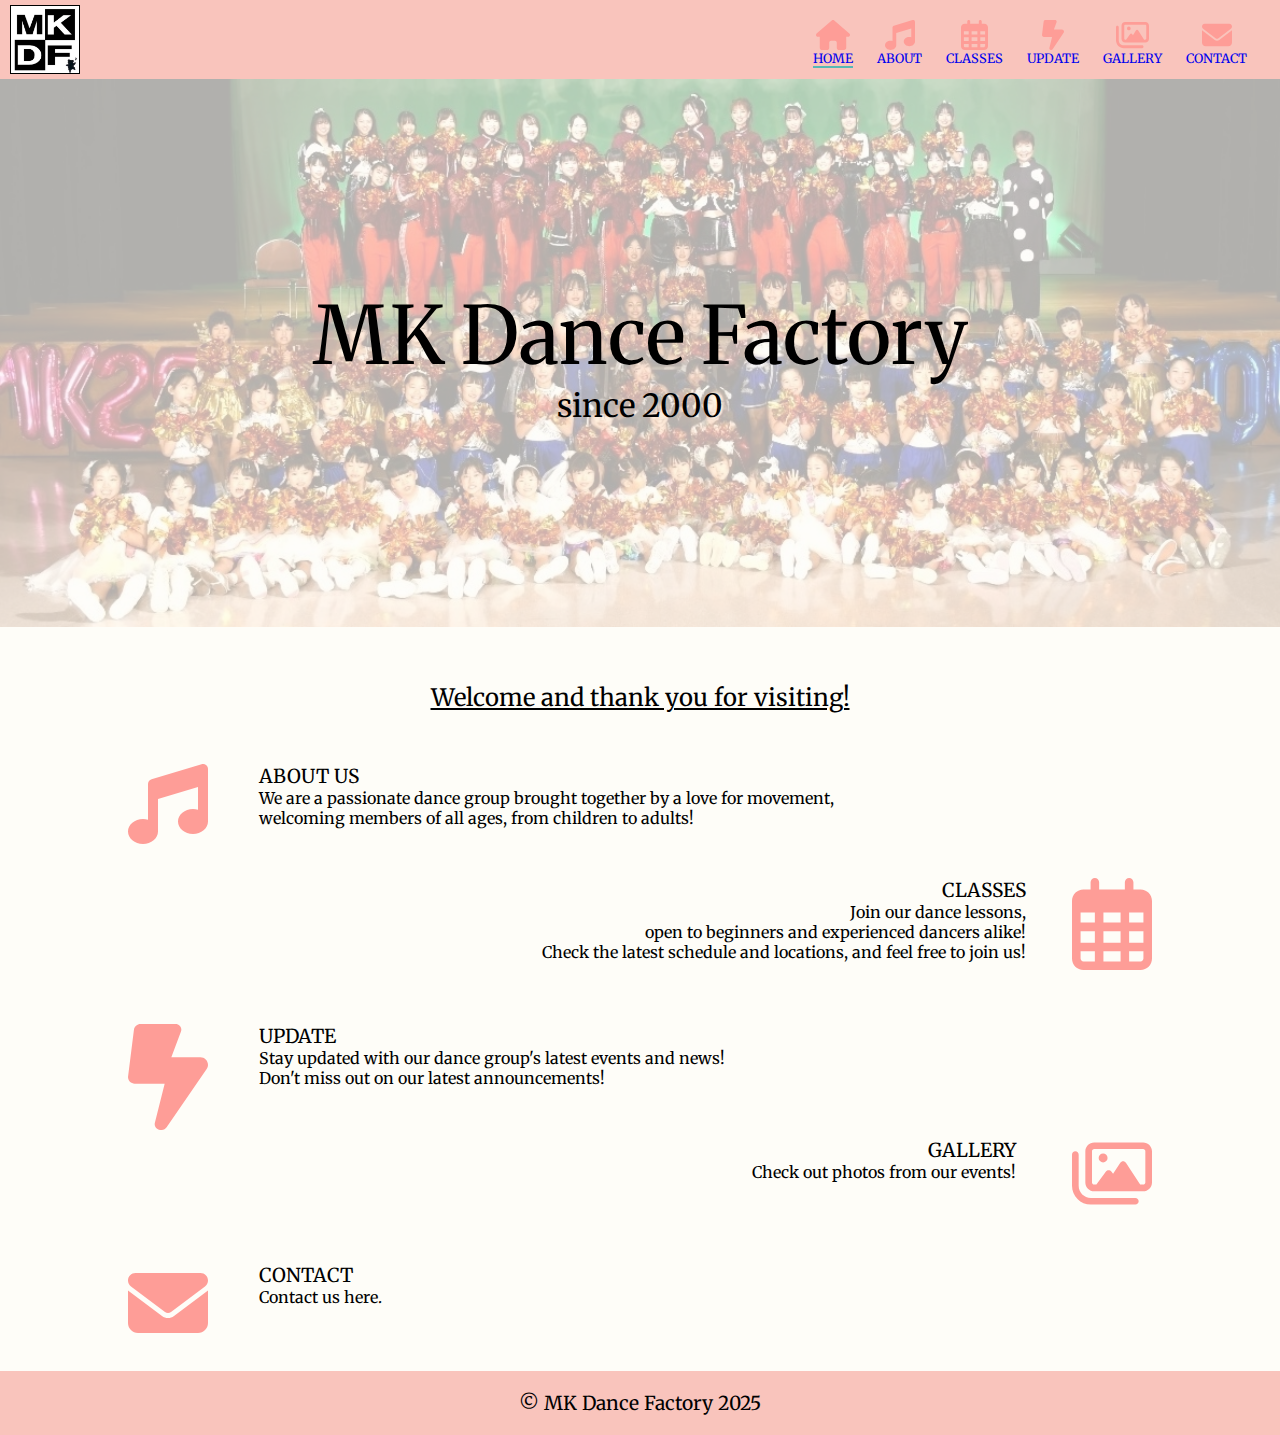
==== index.html @ 1a3b080b "nav modified/ current page added" ====
<!DOCTYPE html>
<html lang="en">
<head>
  <meta charset="UTF-8">
  <meta name="viewport" content="width=device-width, initial-scale=1.0">
  <link rel="stylesheet" href="./main.css">
  <link rel="preconnect" href="https://fonts.googleapis.com">
  <link rel="preconnect" href="https://fonts.gstatic.com" crossorigin>
  <link href="https://fonts.googleapis.com/css2?family=Merriweather:ital,wght@0,300;0,400;0,700;0,900;1,300;1,400;1,700;1,900&display=swap" rel="stylesheet">
  <title>MKDF</title>
</head>

<body>
  <nav aria-label="primary" class="prinav">
    <a href="#" style="display: inline-block;">
      <img src="./assets/logo/mk_logo.jpg" id="mklogo">
    </a>
    <span class="navspacer"></span>
    <div class="navcontent">
      <div id="currentpage">
        <a href="#"><img src="./assets/icon/home.svg">HOME</a>
      </div>
      <div>
        <a href="./pages/about.html"><img src="./assets/icon/about.svg">ABOUT</a>
      </div>
      <div>
        <a href="./pages/class.html"><img src="./assets/icon/classes.svg">CLASSES</a>
      </div>
      <div>
        <a href="./pages/update.html"><img src="./assets/icon/update.svg">UPDATE</a>
      </div>
      <div>
        <a href="./pages/gallery.html"><img src="./assets/icon/gallery.svg">GALLERY</a>      
      </div>
      <div>
        <a href="./pages/contact.html"><img src="./assets/icon/contact.svg">CONTACT</a>
      </div>
    </div>
  </nav>

  <header>
    <img src="./assets/all.jpg" class="headphoto">
    <div class="header">
      <h1>MK Dance Factory</h1>
      <h2>since 2000</h2>
    </div>
  </header>

  <main>
    <div class="welcome">
      <p>Welcome and thank you for visiting!</p>
    </div>

    <nav aria-label="secondary">
      <div>
        <a href="./pages/about.html" id="lefticon">
          <img src="./assets/icon/about.svg">
        </a>
        <div>
          <h2>ABOUT US</h2>
          <p>
            We are a passionate dance group brought together by a love for movement,
            <br>welcoming members of all ages, from children to adults!
          </p>
        </div>
      </div>

      <div class="class">
        <div class="left">
          <h2>
            CLASSES
          </h2>
          <p>
            Join our dance lessons, 
            <br>open to beginners and experienced dancers alike!
            <br>Check the latest schedule and locations, and feel free to join us!
          </p>
        </div>
        <a href="./pages/class.html" id="righticon">
          <img src="./assets/icon/classes.svg">
        </a>
      </div>

      <div>
        <a href="./pages/update.html" id="lefticon">
          <img src="./assets/icon/update.svg">
        </a>
        <div>        
          <h2>UPDATE</h2>
          <p>
            Stay updated with our dance group&apos;s latest events and news!
            <br>Don&apos;t miss out on our latest announcements!
          </p>
        </div>
      </div>

      <div class="gallery">
        <div class="left">
          <h2>GALLERY</h2>
          <p>
            Check out photos from our events!
          </p>
        </div>
        <a href="./pages/gallery.html" id="righticon">
          <img src="./assets/icon/gallery.svg">
        </a>
      </div>

      <div>
        <a href="./pages/contact.html" id="lefticon">
          <img src="./assets/icon/contact.svg">
        </a>
        <div>
          <h2>CONTACT</h2>
          <p>
            Contact us here.
          </p>
        </div>
      </div>
    </nav>
  </main>
  <footer>
    <p>
      &copy; MK Dance Factory 2025</a>
    </p>
  </footer>
</body>
</html>
---- main.css ----
* {
  box-sizing: border-box;
  margin: 0;
  padding: 0;
  text-decoration: none;
  list-style: none;
  font-family: "Merriweather", serif;
  font-weight: 400;
  font-style: normal;
}

body {
  background-color: #fefdf8;
}

.prinav {
  background-color: #f9c4bc;
}

#mklogo {
  display: inline-block;
  vertical-align: middle;
  margin: 5px;
  margin-left: 10px;
  width: 70px;
  border: 1px solid black;
}

#currentpage {
  border-bottom: 2px solid #54b9b5;
}

.prinav {
  display: inline-block;
  vertical-align: top;
  margin-right: 15px;
  width: 100%;
}

.navcontent{
  display: inline-block;
  vertical-align: top;
  margin-top: 20px;
}

.prinav div div {
  display: inline-block;
  font-size: 0.8em;
  margin-left: 20px;
}

.prinav div div img {
  display: block;
  height: 30px;
  margin: 0 auto;
}

.prinav div div:hover {
  opacity: 0.7;
}

.navspacer {
  display: inline-block;
  /* Parent width - Logo width - Menu <ul> width */
  width: calc(100% - 100px - 480px);
}

header {
  display: inline-block;
  position: relative;
  text-align: center;
  vertical-align: top;
  width: 100%;
}

.headphoto {
  width: 100%;
  opacity: 0.3;
  text-align: center;
}

.header {
  position: absolute;
  top: 50%; /* 親要素のtop/leftから50％ */
  left: 50%;
  transform: translate(-50%,-50%);  /*センター寄せの修正*/
  width: 100%;
  text-align: center;
}

.header h1 {
  font-size: 5em;
}

.header h2 {
  font-size: 2em;
}

main {
  margin-left: 10%;
  margin-right: 10%;
}

.welcome {
  margin: 5%;
  text-align: center;
  font-size: x-large;
  font-weight: bold 700;
  text-decoration: underline;
}

main nav {
  margin-top: 50px;
  min-width: 730px;
}

main nav div {
  margin-bottom: 50px;
  vertical-align: middle;
}

main nav div img {
  width: 80px;
}

h2 {
  font-size: larger;
}

#lefticon {
  margin-right: 5%;
  float: left;
}

#righticon {
  margin-left: 5%;
}

#lefticon:hover, #righticon:hover {
  opacity: 0.7;
}

.left {
  float: left;
}

.class {
  text-align: right;
  /* Parent width - class content width - icon width */
  margin-left: calc(100% - 510px - 100px);
}

.gallery {
  text-align: right;
  /* Parent width - gallery content width - icon width */
  margin-left: calc(100% - 300px - 100px);
}

footer {
  padding: 20px;
  margin-top: 5%;
  text-align: center;
  background-color: #f9c4bc;
}

footer p {
  font-size: 1.2em;
}
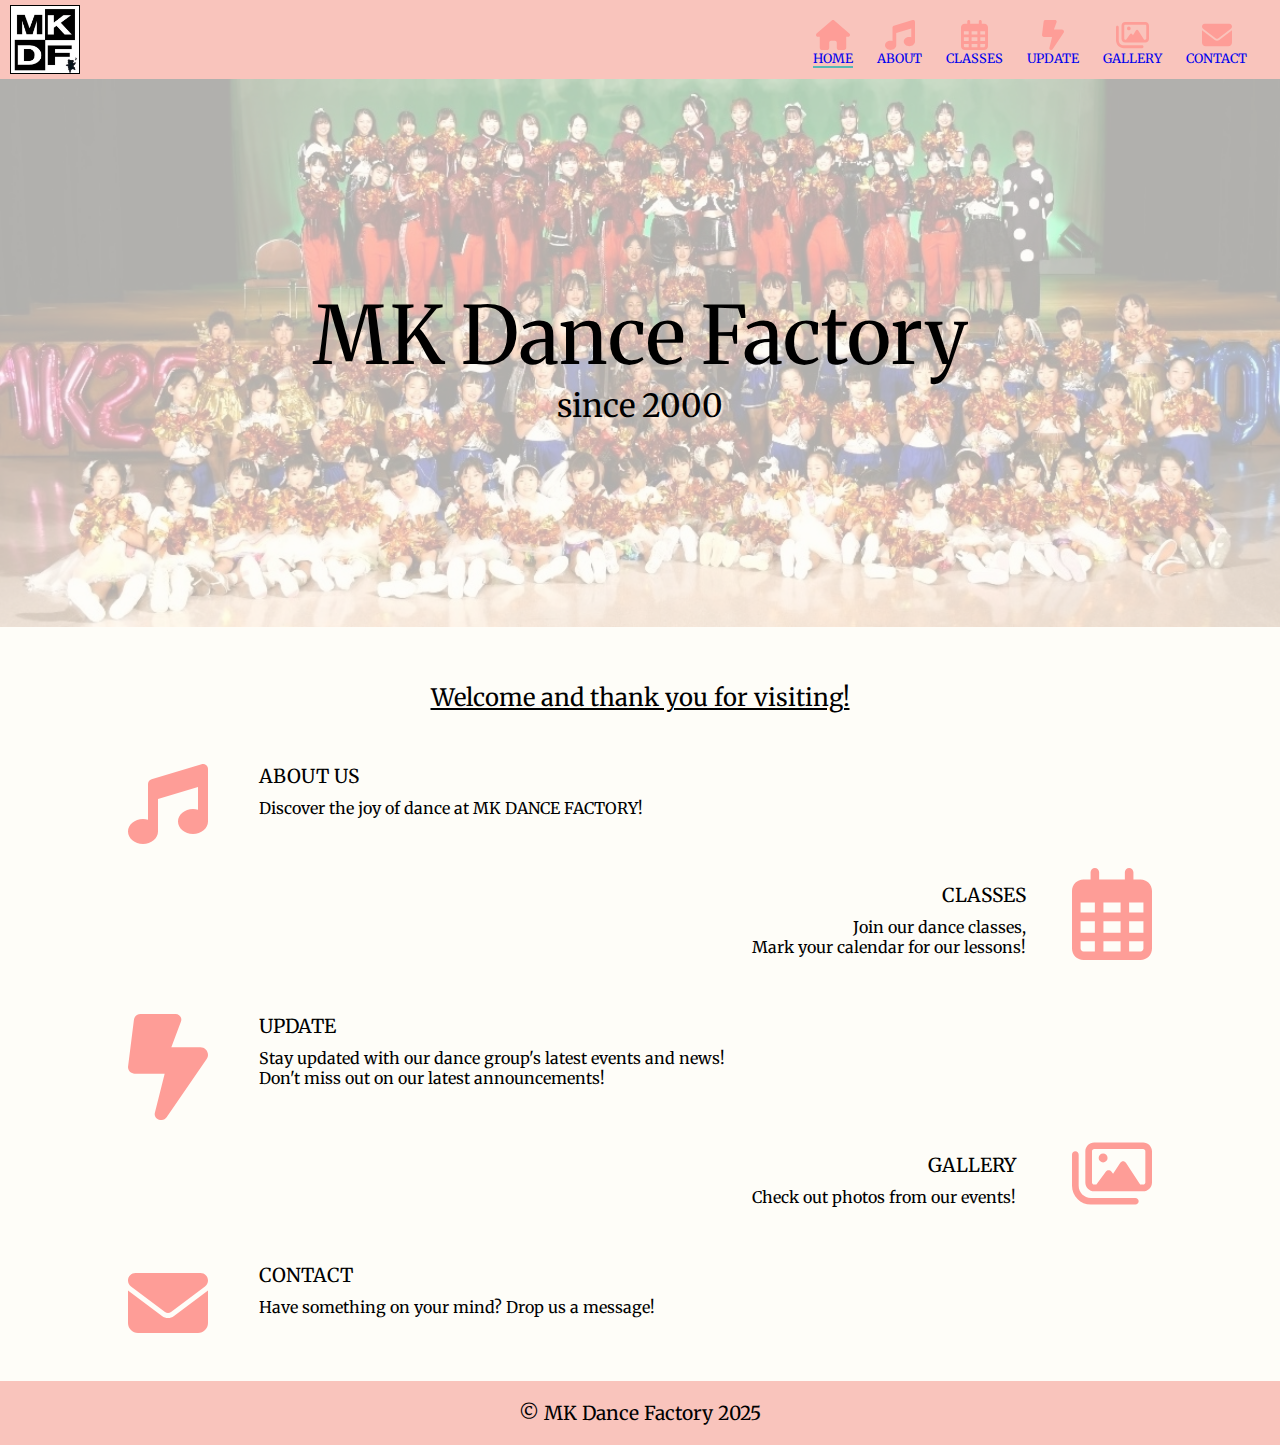
==== commit 47ae8900: "headline modified" ====
--- a/index.html
+++ b/index.html
@@ -59,8 +59,7 @@
         <div>
           <h2>ABOUT US</h2>
           <p>
-            We are a passionate dance group brought together by a love for movement,
-            <br>welcoming members of all ages, from children to adults!
+            Discover the joy of dance at MK DANCE FACTORY!
           </p>
         </div>
       </div>
@@ -71,9 +70,8 @@
             CLASSES
           </h2>
           <p>
-            Join our dance lessons, 
-            <br>open to beginners and experienced dancers alike!
-            <br>Check the latest schedule and locations, and feel free to join us!
+            Join our dance classes, 
+          <br>Mark your calendar for our lessons!
           </p>
         </div>
         <a href="./pages/class.html" id="righticon">
@@ -113,7 +111,7 @@
         <div>
           <h2>CONTACT</h2>
           <p>
-            Contact us here.
+            Have something on your mind? Drop us a message!
           </p>
         </div>
       </div>
--- a/main.css
+++ b/main.css
@@ -116,15 +116,17 @@
 
 main nav div {
   margin-bottom: 50px;
-  vertical-align: middle;
+  /* vertical-align: middle; */
 }
 
 main nav div img {
   width: 80px;
 }
 
-h2 {
+main nav h2 {
   font-size: larger;
+  margin-top: 15px;
+  margin-bottom: 10px;
 }
 
 #lefticon {
@@ -147,7 +149,7 @@
 .class {
   text-align: right;
   /* Parent width - class content width - icon width */
-  margin-left: calc(100% - 510px - 100px);
+  margin-left: calc(100% - 300px - 100px);
 }
 
 .gallery {
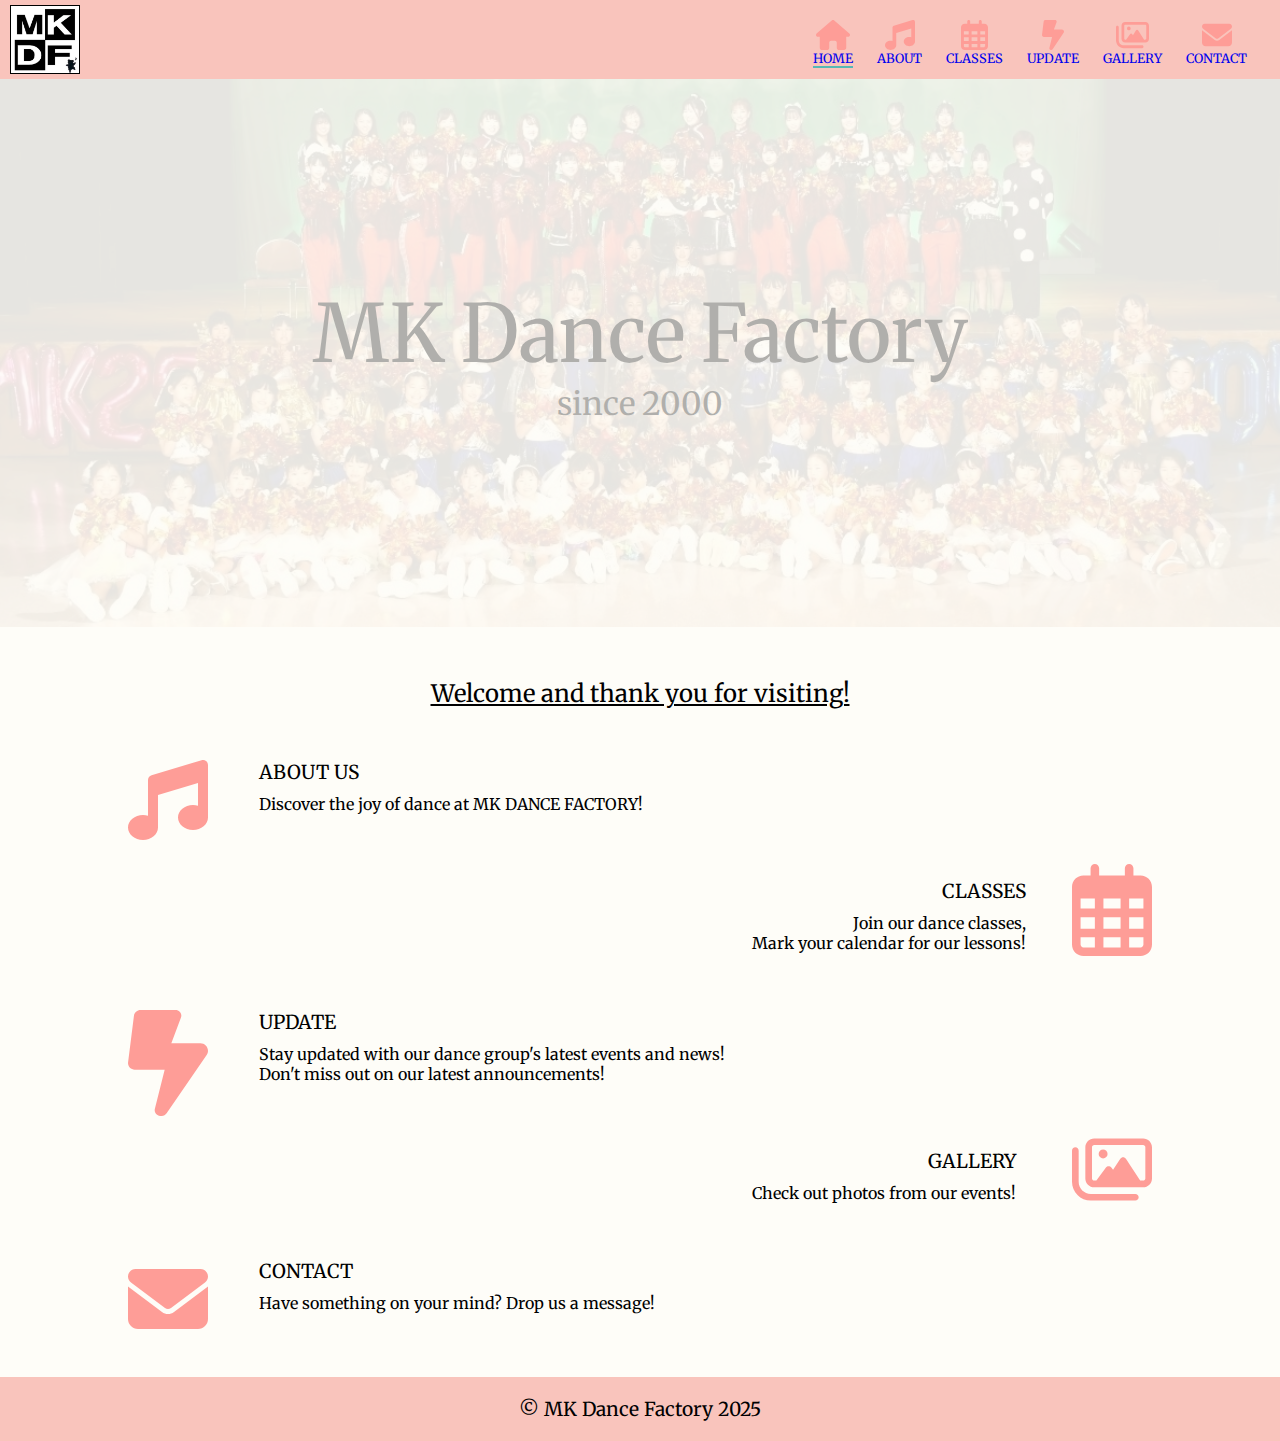
==== commit 2f4d3d0c: "header modified" ====
--- a/index.html
+++ b/index.html
@@ -11,38 +11,39 @@
 </head>
 
 <body>
-  <nav aria-label="primary" class="prinav">
-    <a href="#" style="display: inline-block;">
-      <img src="./assets/logo/mk_logo.jpg" id="mklogo">
-    </a>
-    <span class="navspacer"></span>
-    <div class="navcontent">
-      <div id="currentpage">
-        <a href="#"><img src="./assets/icon/home.svg">HOME</a>
+  <header>
+    <nav aria-label="primary" class="prinav">
+      <a href="#" style="display: inline-block;">
+        <img src="./assets/logo/mk_logo.jpg" id="mklogo">
+      </a>
+      <span class="navspacer"></span>
+      <div class="navcontent">
+        <div id="currentpage">
+          <a href="#"><img src="./assets/icon/home.svg">HOME</a>
+        </div>
+        <div>
+          <a href="./pages/about.html"><img src="./assets/icon/about.svg">ABOUT</a>
+        </div>
+        <div>
+          <a href="./pages/class.html"><img src="./assets/icon/classes.svg">CLASSES</a>
+        </div>
+        <div>
+          <a href="./pages/update.html"><img src="./assets/icon/update.svg">UPDATE</a>
+        </div>
+        <div>
+          <a href="./pages/gallery.html"><img src="./assets/icon/gallery.svg">GALLERY</a>      
+        </div>
+        <div>
+          <a href="./pages/contact.html"><img src="./assets/icon/contact.svg">CONTACT</a>
+        </div>
       </div>
-      <div>
-        <a href="./pages/about.html"><img src="./assets/icon/about.svg">ABOUT</a>
+    </nav>
+    <div class="headphoto">
+      <img src="./assets/all.jpg" class="headphoto">
+      <div class="header">
+        <h1>MK Dance Factory</h1>
+        <h2>since 2000</h2>
       </div>
-      <div>
-        <a href="./pages/class.html"><img src="./assets/icon/classes.svg">CLASSES</a>
-      </div>
-      <div>
-        <a href="./pages/update.html"><img src="./assets/icon/update.svg">UPDATE</a>
-      </div>
-      <div>
-        <a href="./pages/gallery.html"><img src="./assets/icon/gallery.svg">GALLERY</a>      
-      </div>
-      <div>
-        <a href="./pages/contact.html"><img src="./assets/icon/contact.svg">CONTACT</a>
-      </div>
-    </div>
-  </nav>
-
-  <header>
-    <img src="./assets/all.jpg" class="headphoto">
-    <div class="header">
-      <h1>MK Dance Factory</h1>
-      <h2>since 2000</h2>
     </div>
   </header>
 
--- a/main.css
+++ b/main.css
@@ -65,7 +65,7 @@
   width: calc(100% - 100px - 480px);
 }
 
-header {
+.headphoto {
   display: inline-block;
   position: relative;
   text-align: center;
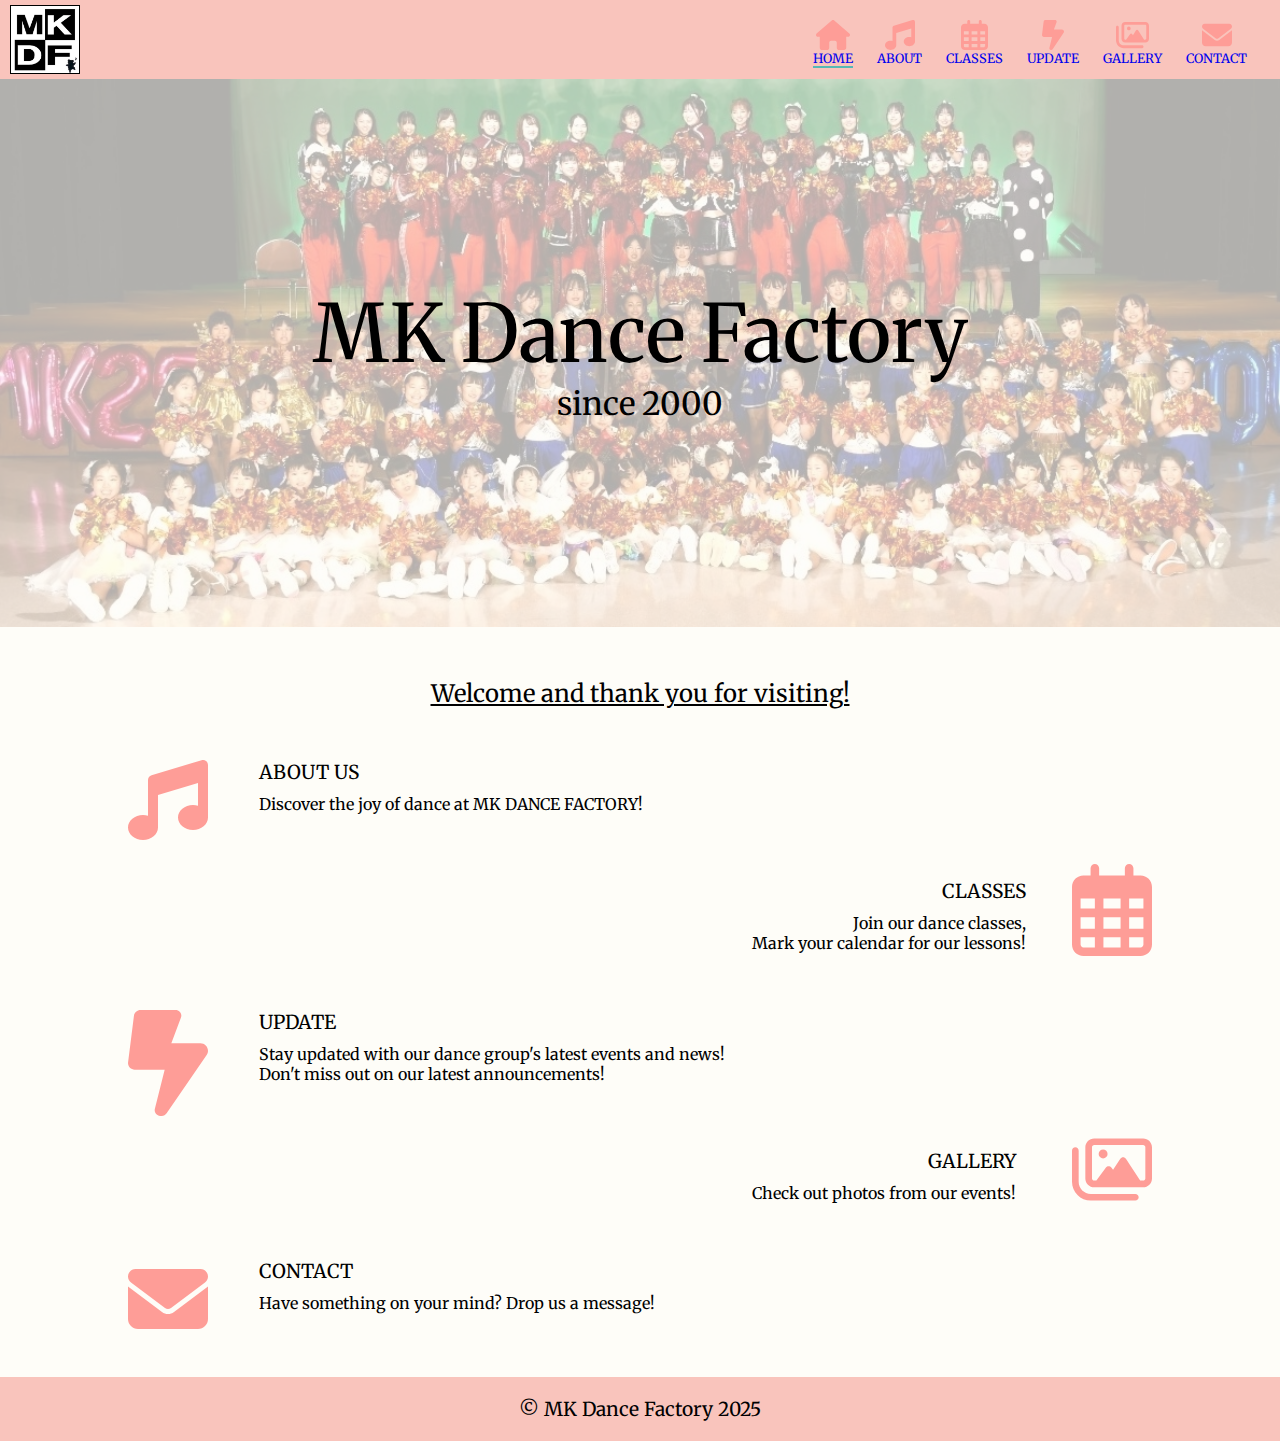
==== commit 133ac8bb: "comments added" ====
--- a/index.html
+++ b/index.html
@@ -7,13 +7,19 @@
   <link rel="preconnect" href="https://fonts.googleapis.com">
   <link rel="preconnect" href="https://fonts.gstatic.com" crossorigin>
   <link href="https://fonts.googleapis.com/css2?family=Merriweather:ital,wght@0,300;0,400;0,700;0,900;1,300;1,400;1,700;1,900&display=swap" rel="stylesheet">
+  <style>
+    body {
+    background-color: #fefdf8;
+  }
+  </style>
   <title>MKDF</title>
 </head>
 
 <body>
   <header>
+    <!-- navber at the top of the page -->
     <nav aria-label="primary" class="prinav">
-      <a href="#" style="display: inline-block;">
+      <a href="#">
         <img src="./assets/logo/mk_logo.jpg" id="mklogo">
       </a>
       <span class="navspacer"></span>
@@ -38,11 +44,12 @@
         </div>
       </div>
     </nav>
+
     <div class="headphoto">
       <img src="./assets/all.jpg" class="headphoto">
       <div class="header">
-        <h1>MK Dance Factory</h1>
-        <h2>since 2000</h2>
+        <h1 style="font-size: 5em;">MK Dance Factory</h1>
+        <h2 style="font-size: 2em;">since 2000</h2>
       </div>
     </div>
   </header>
@@ -52,6 +59,7 @@
       <p>Welcome and thank you for visiting!</p>
     </div>
 
+    <!-- navber in the body of the page -->
     <nav aria-label="secondary">
       <div>
         <a href="./pages/about.html" id="lefticon">
@@ -64,7 +72,6 @@
           </p>
         </div>
       </div>
-
       <div class="class">
         <div class="left">
           <h2>
@@ -79,7 +86,6 @@
           <img src="./assets/icon/classes.svg">
         </a>
       </div>
-
       <div>
         <a href="./pages/update.html" id="lefticon">
           <img src="./assets/icon/update.svg">
@@ -92,7 +98,6 @@
           </p>
         </div>
       </div>
-
       <div class="gallery">
         <div class="left">
           <h2>GALLERY</h2>
@@ -104,7 +109,6 @@
           <img src="./assets/icon/gallery.svg">
         </a>
       </div>
-
       <div>
         <a href="./pages/contact.html" id="lefticon">
           <img src="./assets/icon/contact.svg">
@@ -118,6 +122,7 @@
       </div>
     </nav>
   </main>
+
   <footer>
     <p>
       &copy; MK Dance Factory 2025</a>
--- a/main.css
+++ b/main.css
@@ -9,16 +9,11 @@
   font-style: normal;
 }
 
-body {
-  background-color: #fefdf8;
-}
-
 .prinav {
   background-color: #f9c4bc;
 }
 
 #mklogo {
-  display: inline-block;
   vertical-align: middle;
   margin: 5px;
   margin-left: 10px;
@@ -61,7 +56,7 @@
 
 .navspacer {
   display: inline-block;
-  /* Parent width - Logo width - Menu <ul> width */
+  /* Parent width - Logo width - Menu <div> width */
   width: calc(100% - 100px - 480px);
 }
 
@@ -73,10 +68,9 @@
   width: 100%;
 }
 
-.headphoto {
+.headphoto img {
   width: 100%;
-  opacity: 0.3;
-  text-align: center;
+  opacity: 0.3; /* 画像の透明度を調整 */
 }
 
 .header {
@@ -86,14 +80,11 @@
   transform: translate(-50%,-50%);  /*センター寄せの修正*/
   width: 100%;
   text-align: center;
+  z-index: 2; /* 文字を最前面に表示 */
 }
 
-.header h1 {
-  font-size: 5em;
-}
-
-.header h2 {
-  font-size: 2em;
+.header h1, .header h2 {
+  z-index: 3; /* 文字自体が最前面に来るように設定 */
 }
 
 main {
@@ -116,7 +107,6 @@
 
 main nav div {
   margin-bottom: 50px;
-  /* vertical-align: middle; */
 }
 
 main nav div img {
@@ -159,6 +149,7 @@
 }
 
 footer {
+  clear: both;
   padding: 20px;
   margin-top: 5%;
   text-align: center;
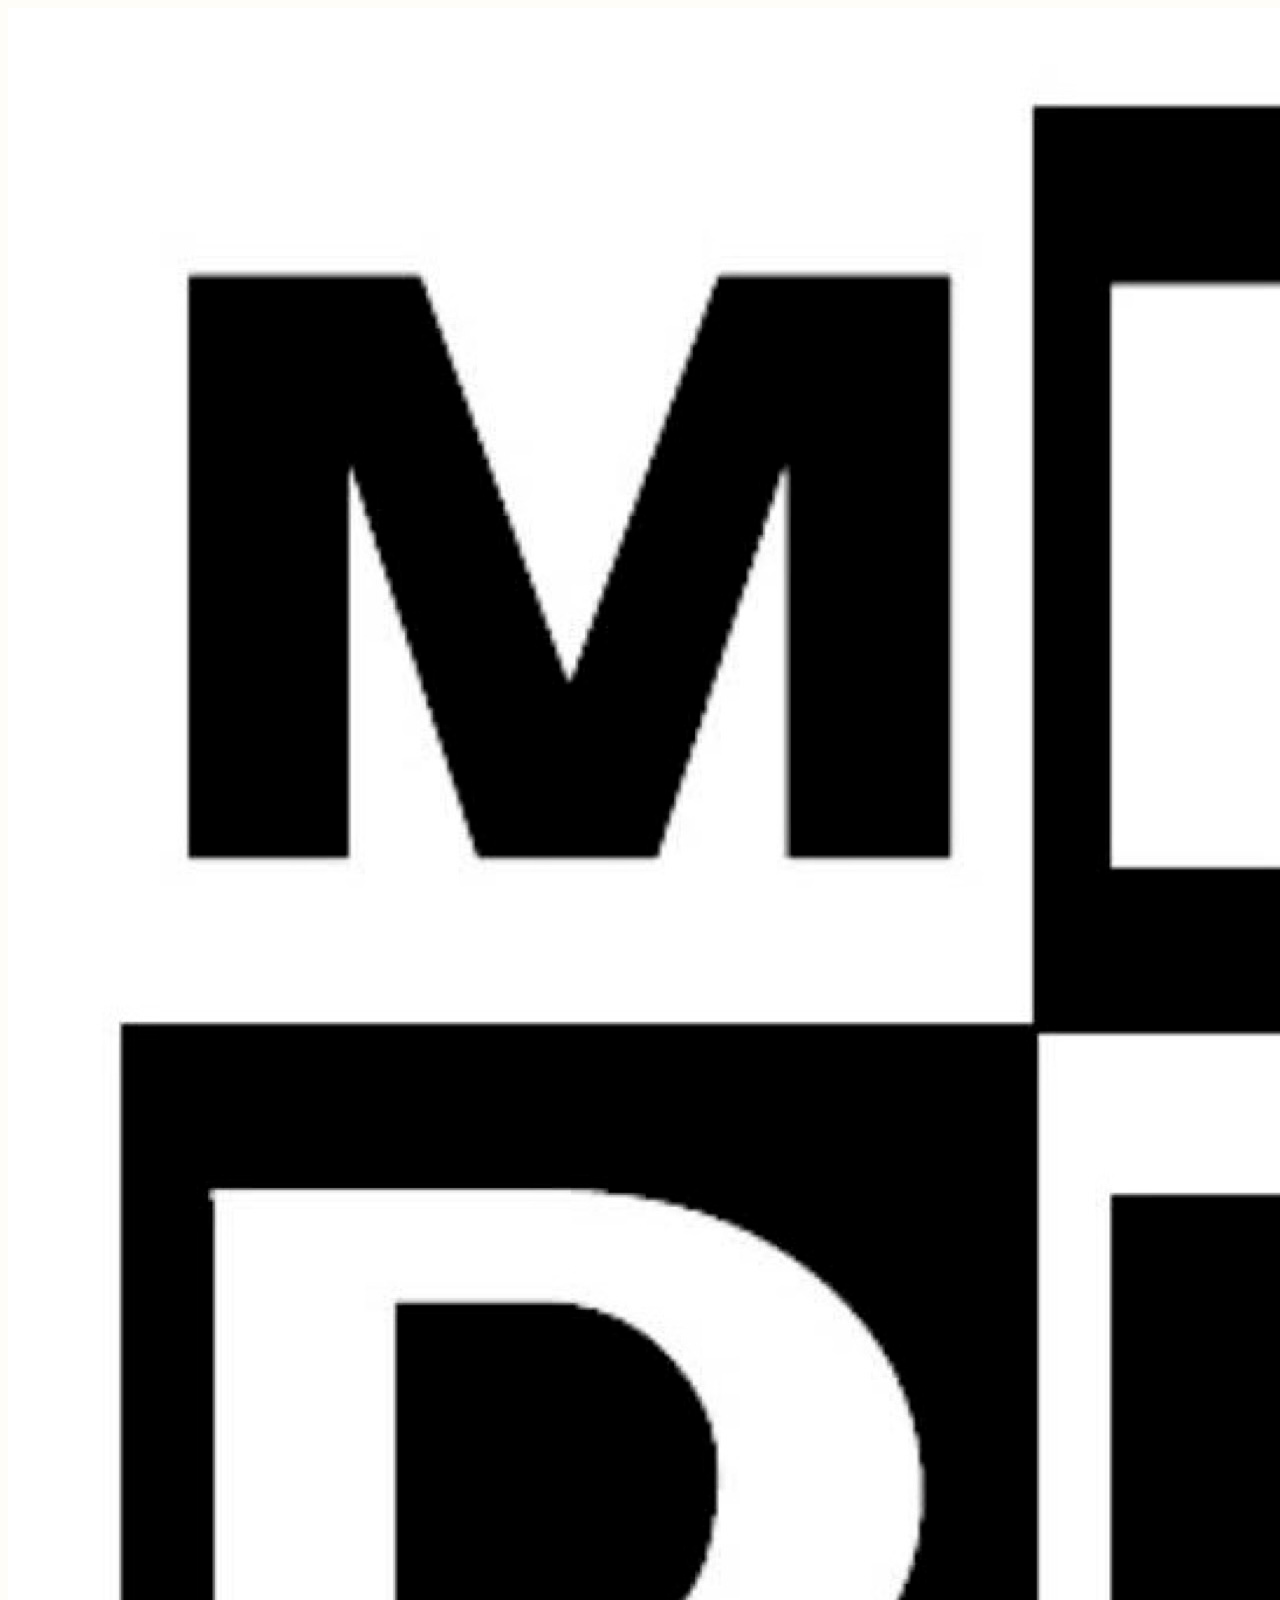
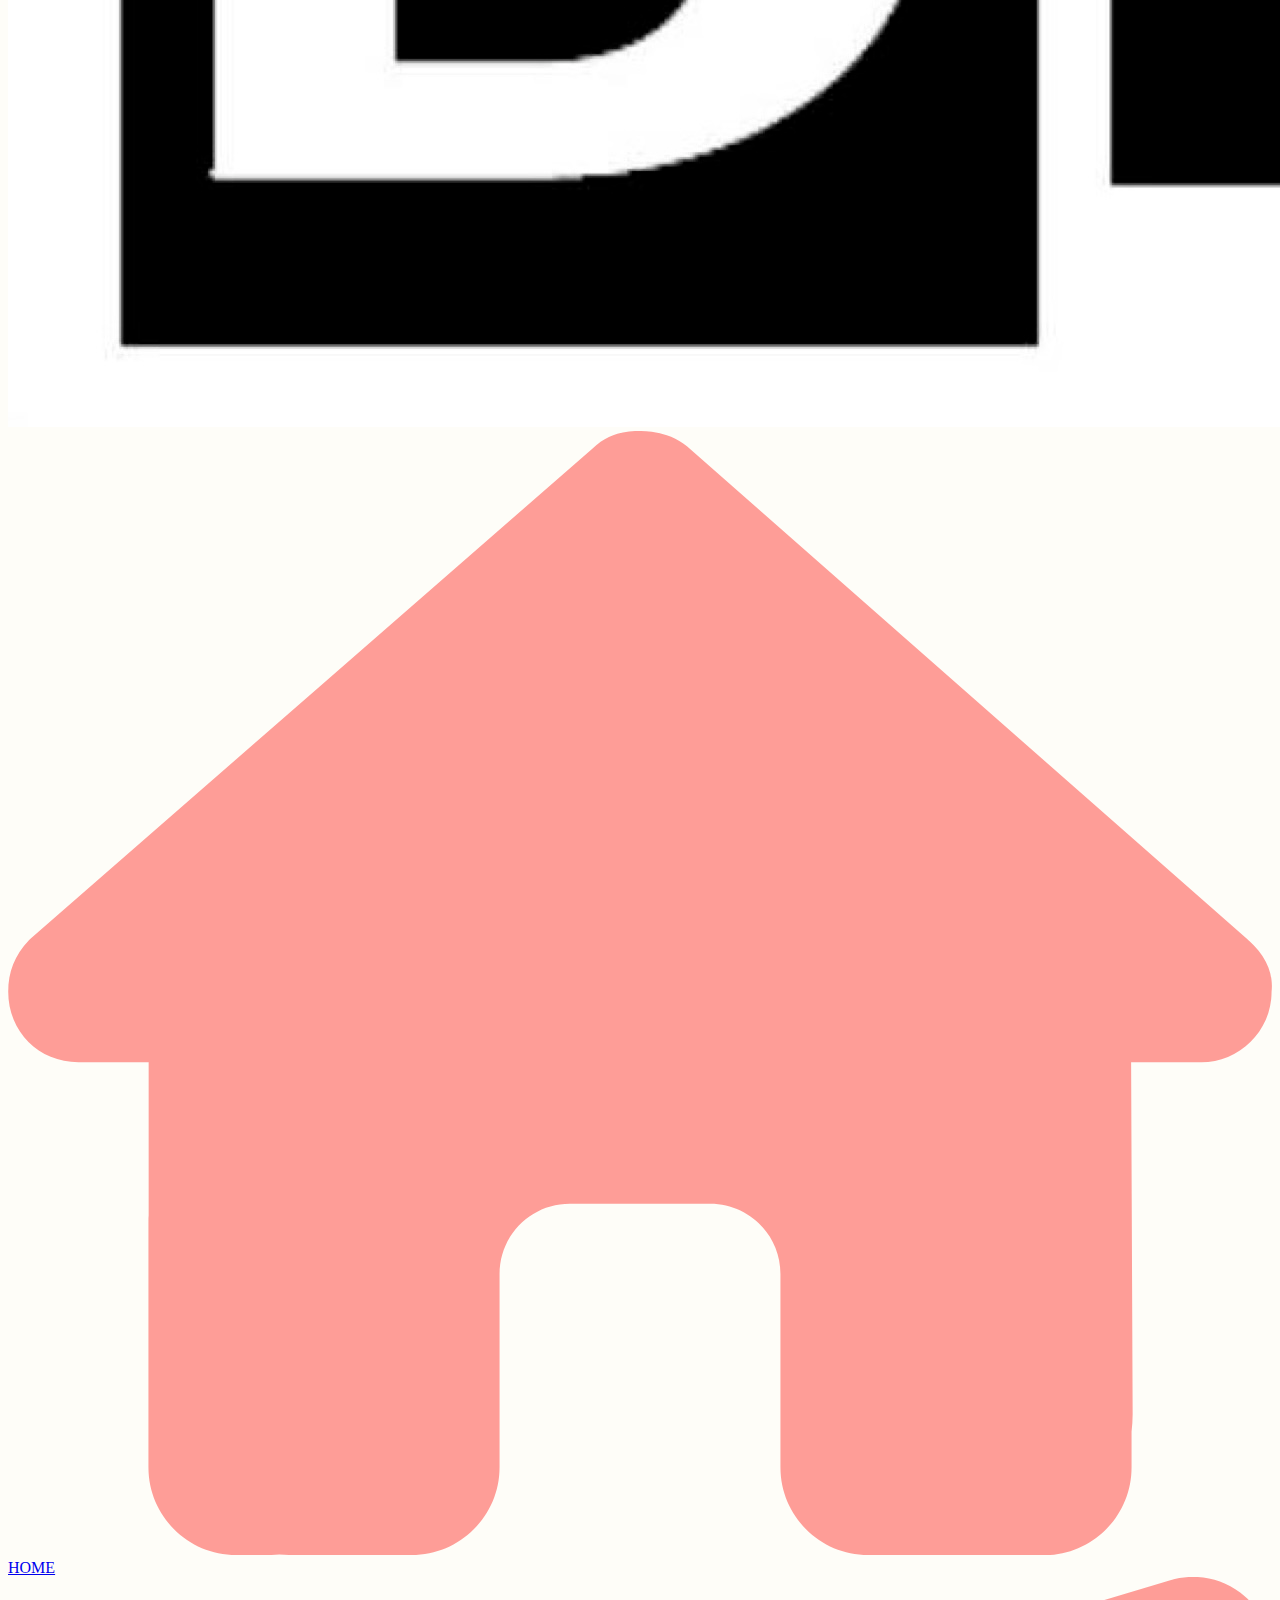
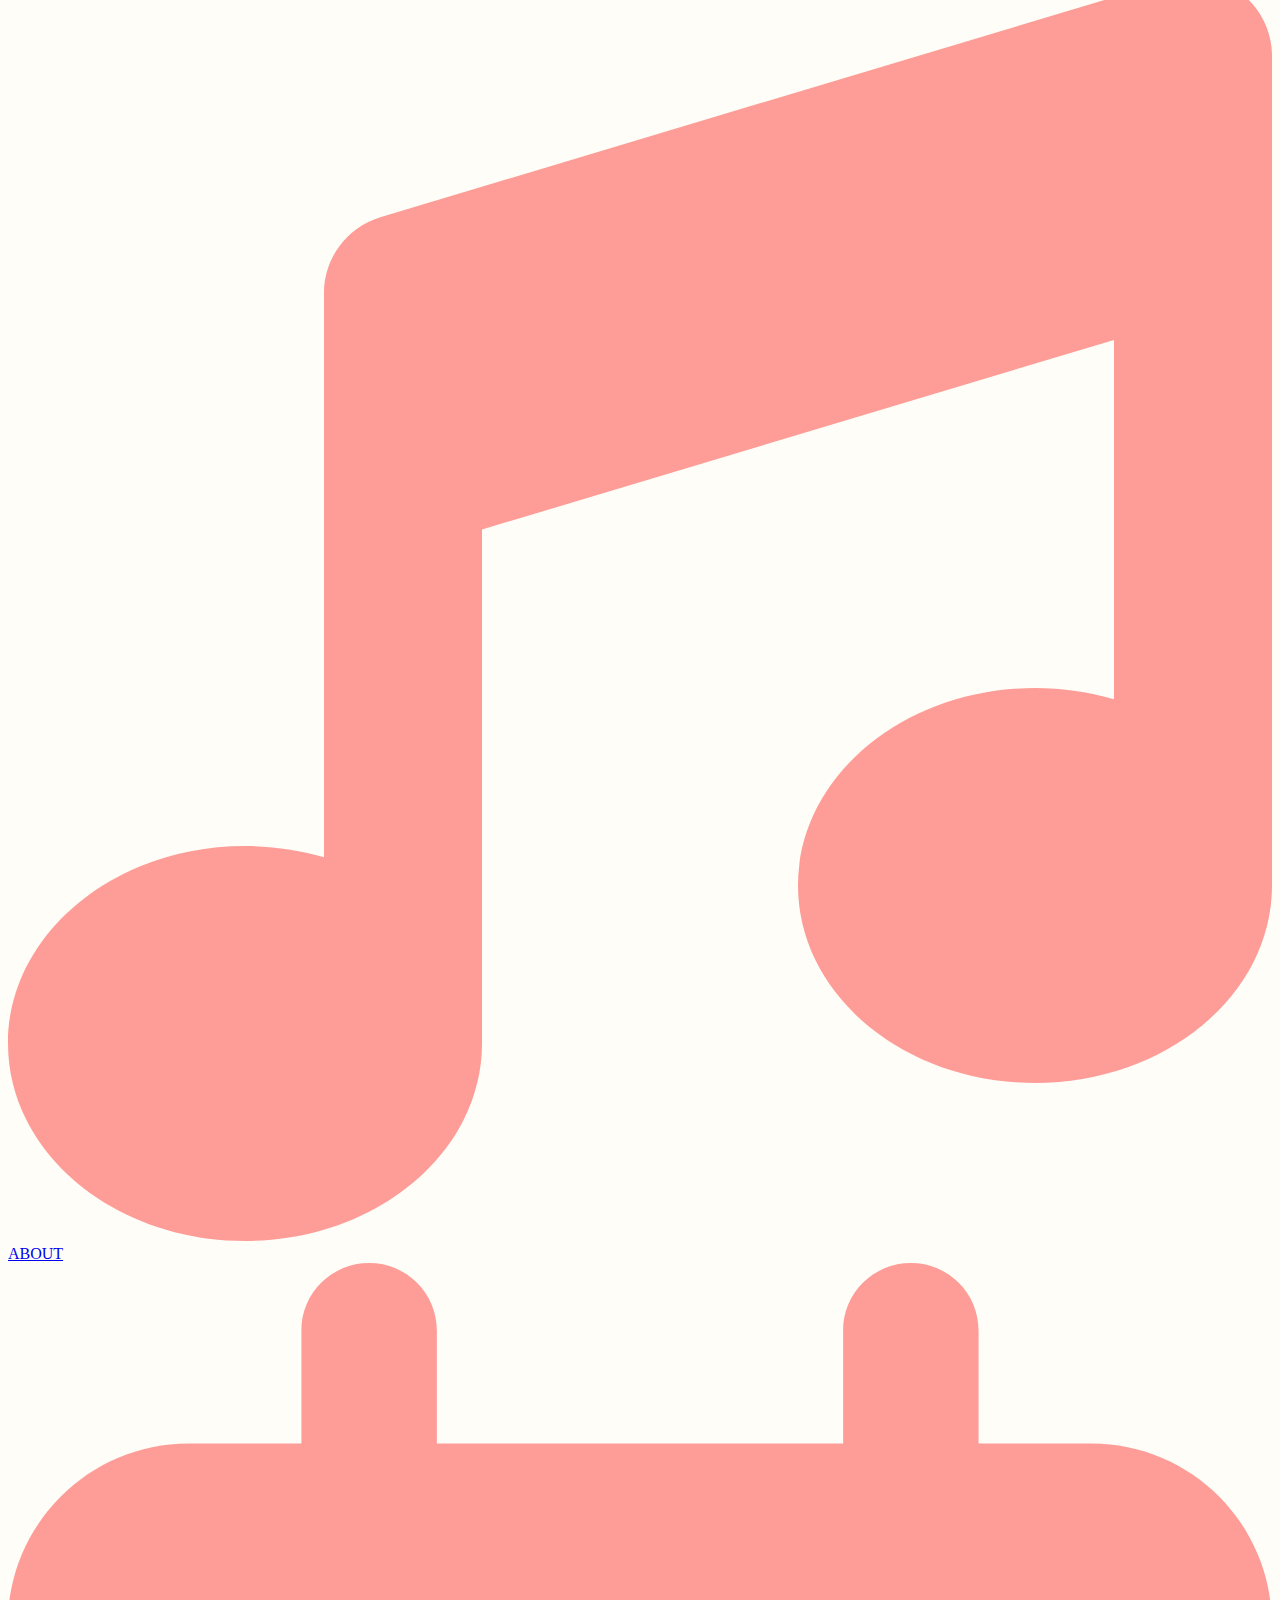
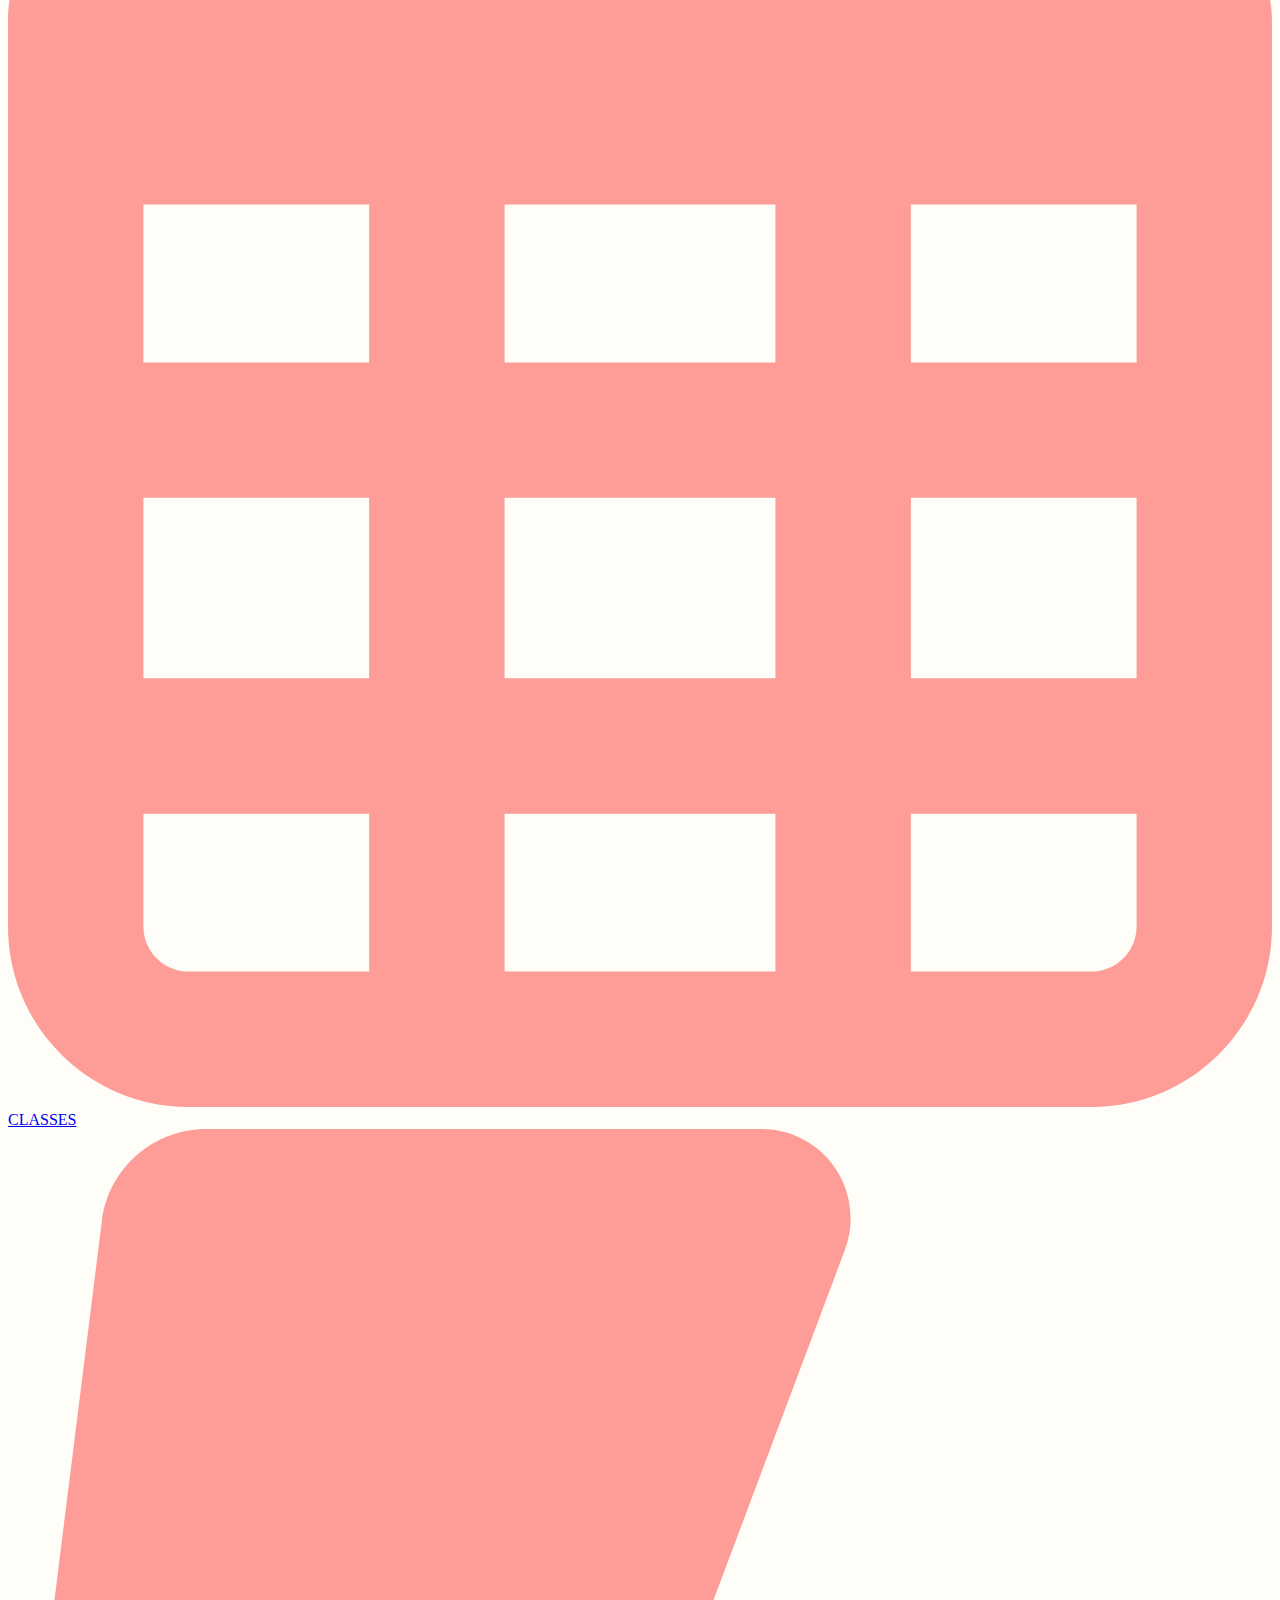
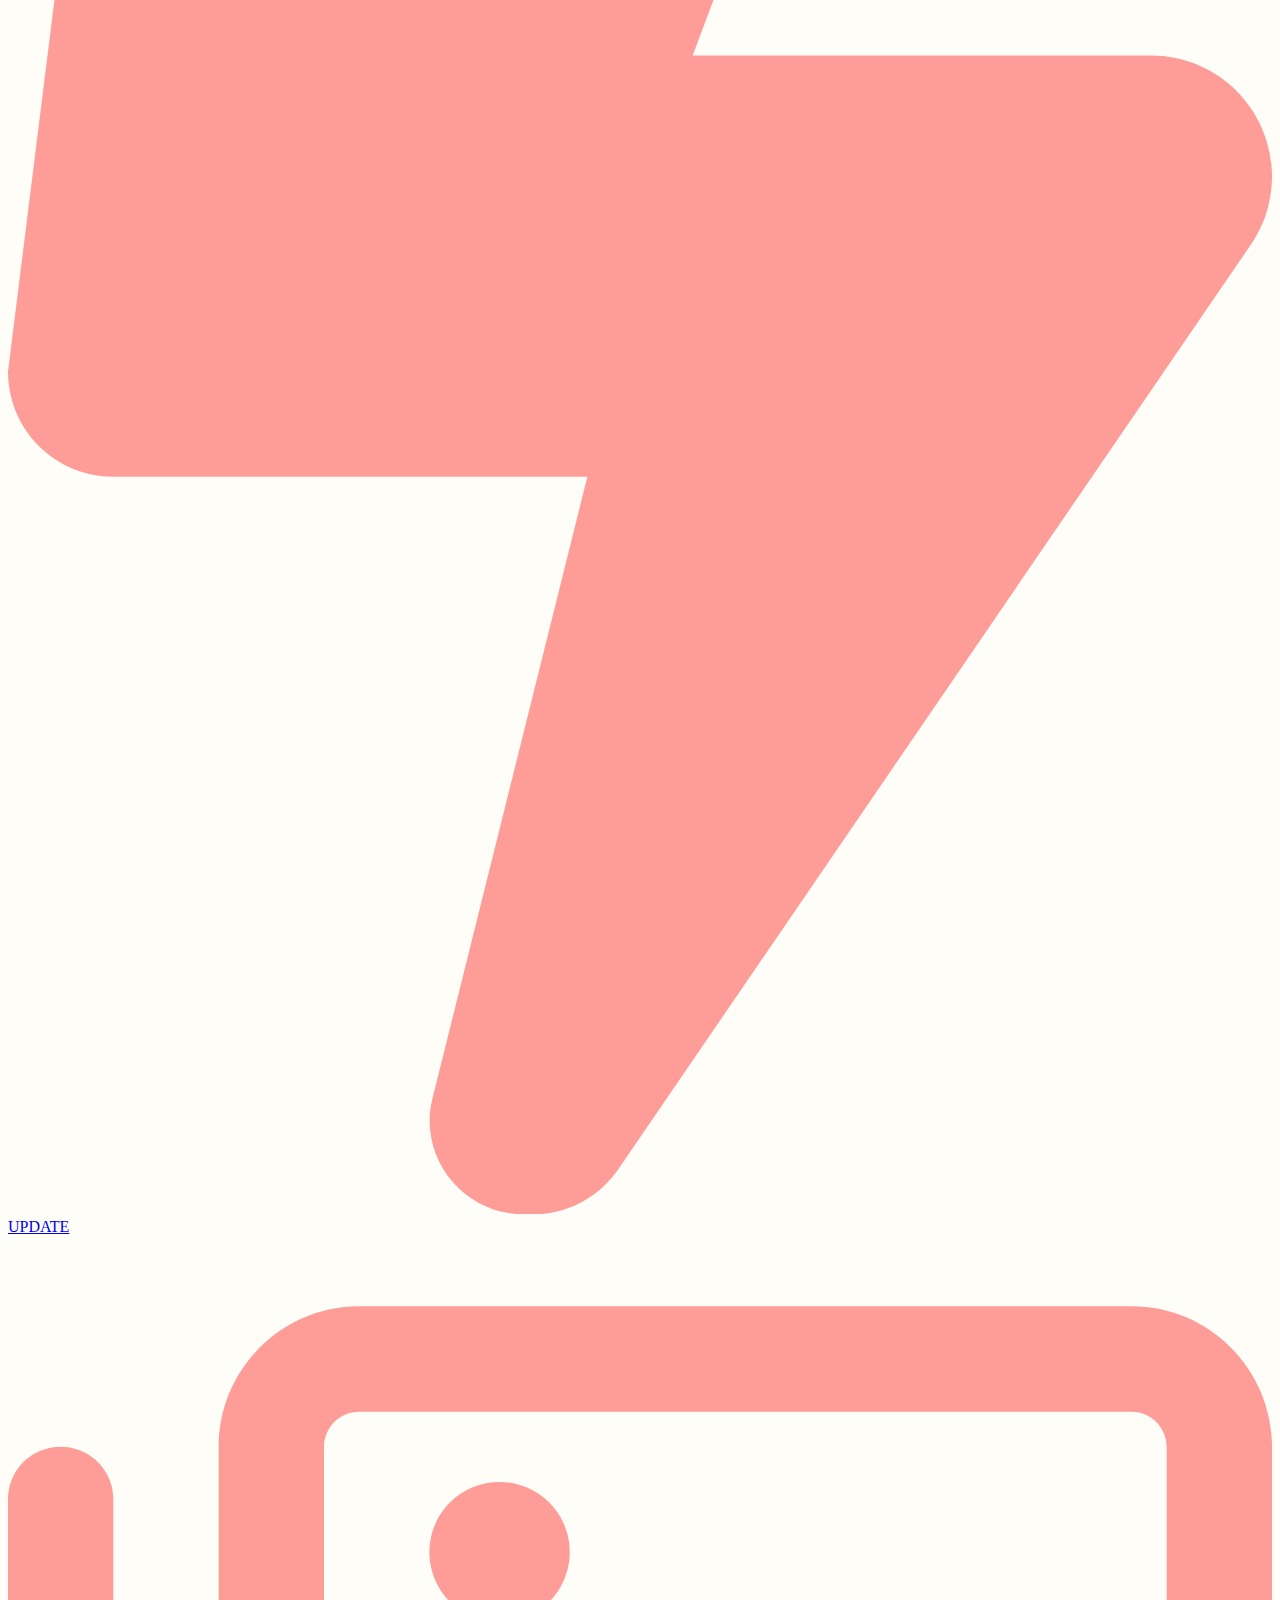
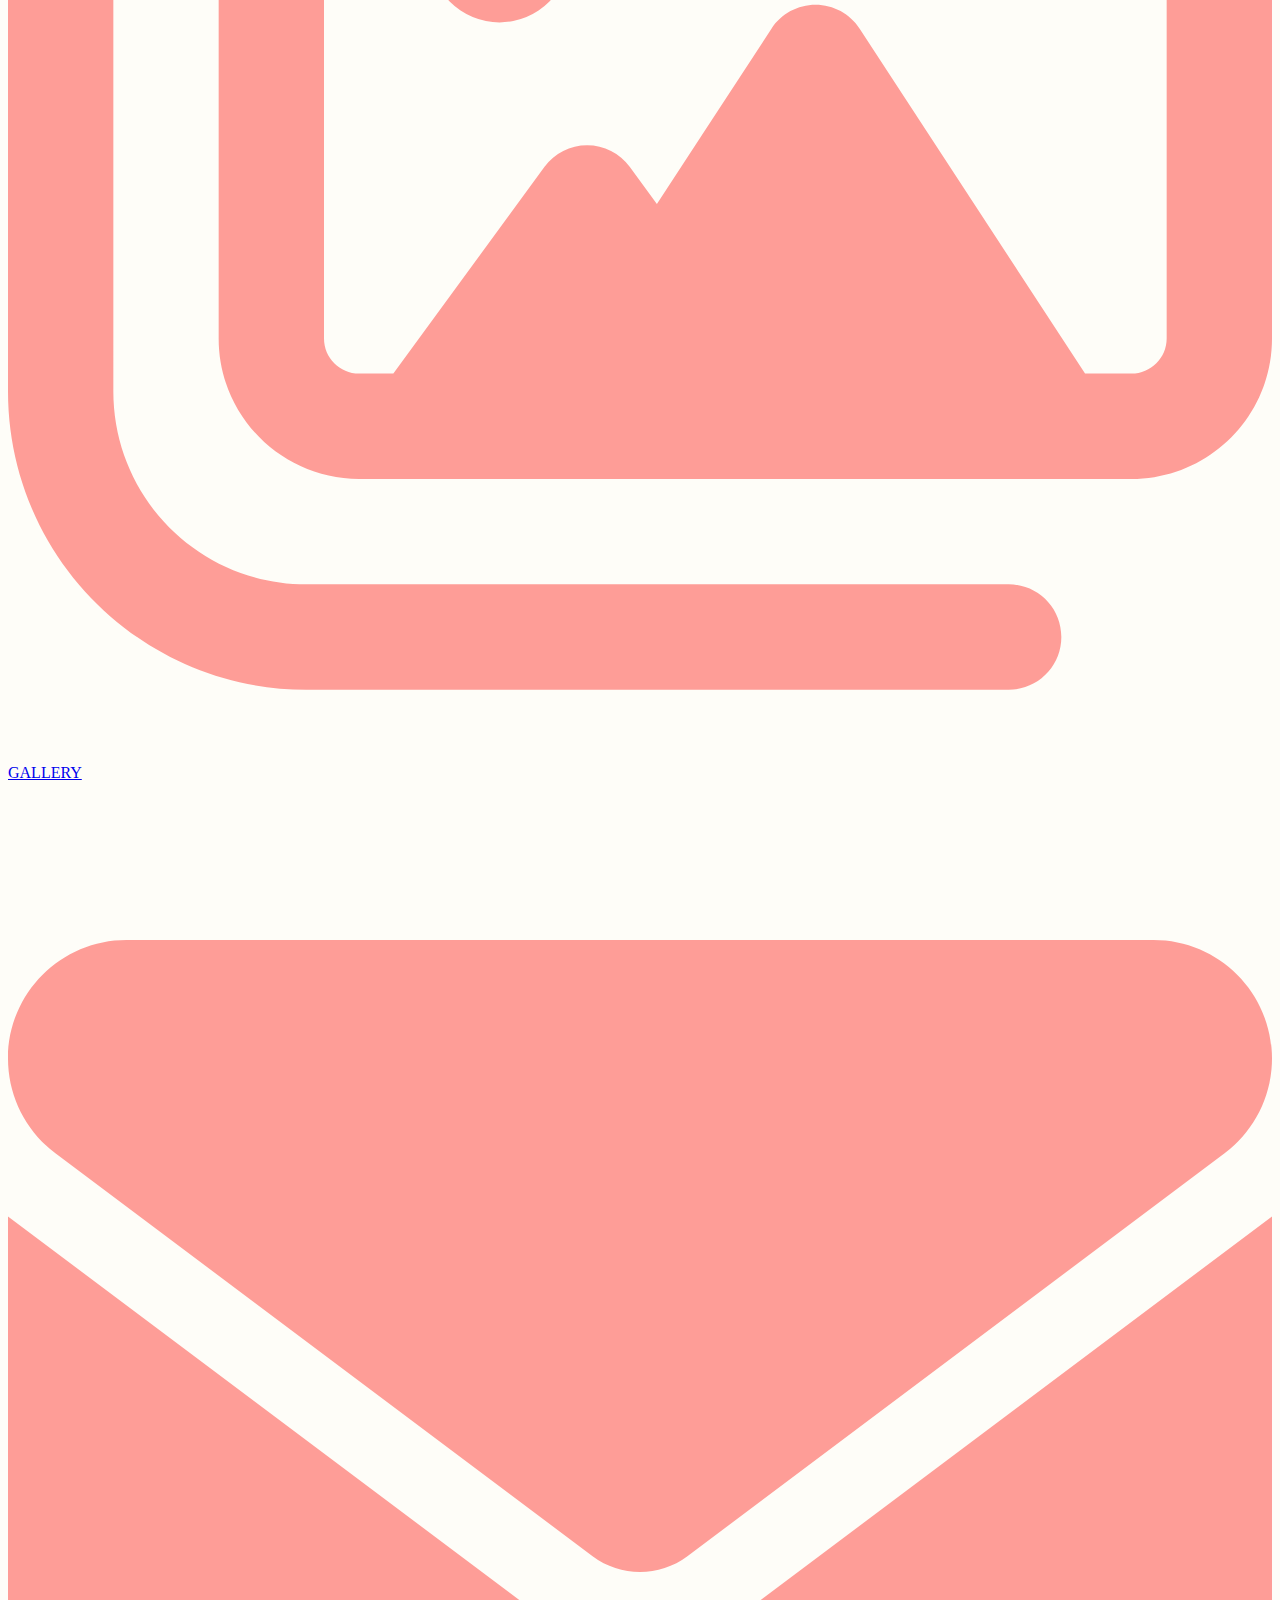
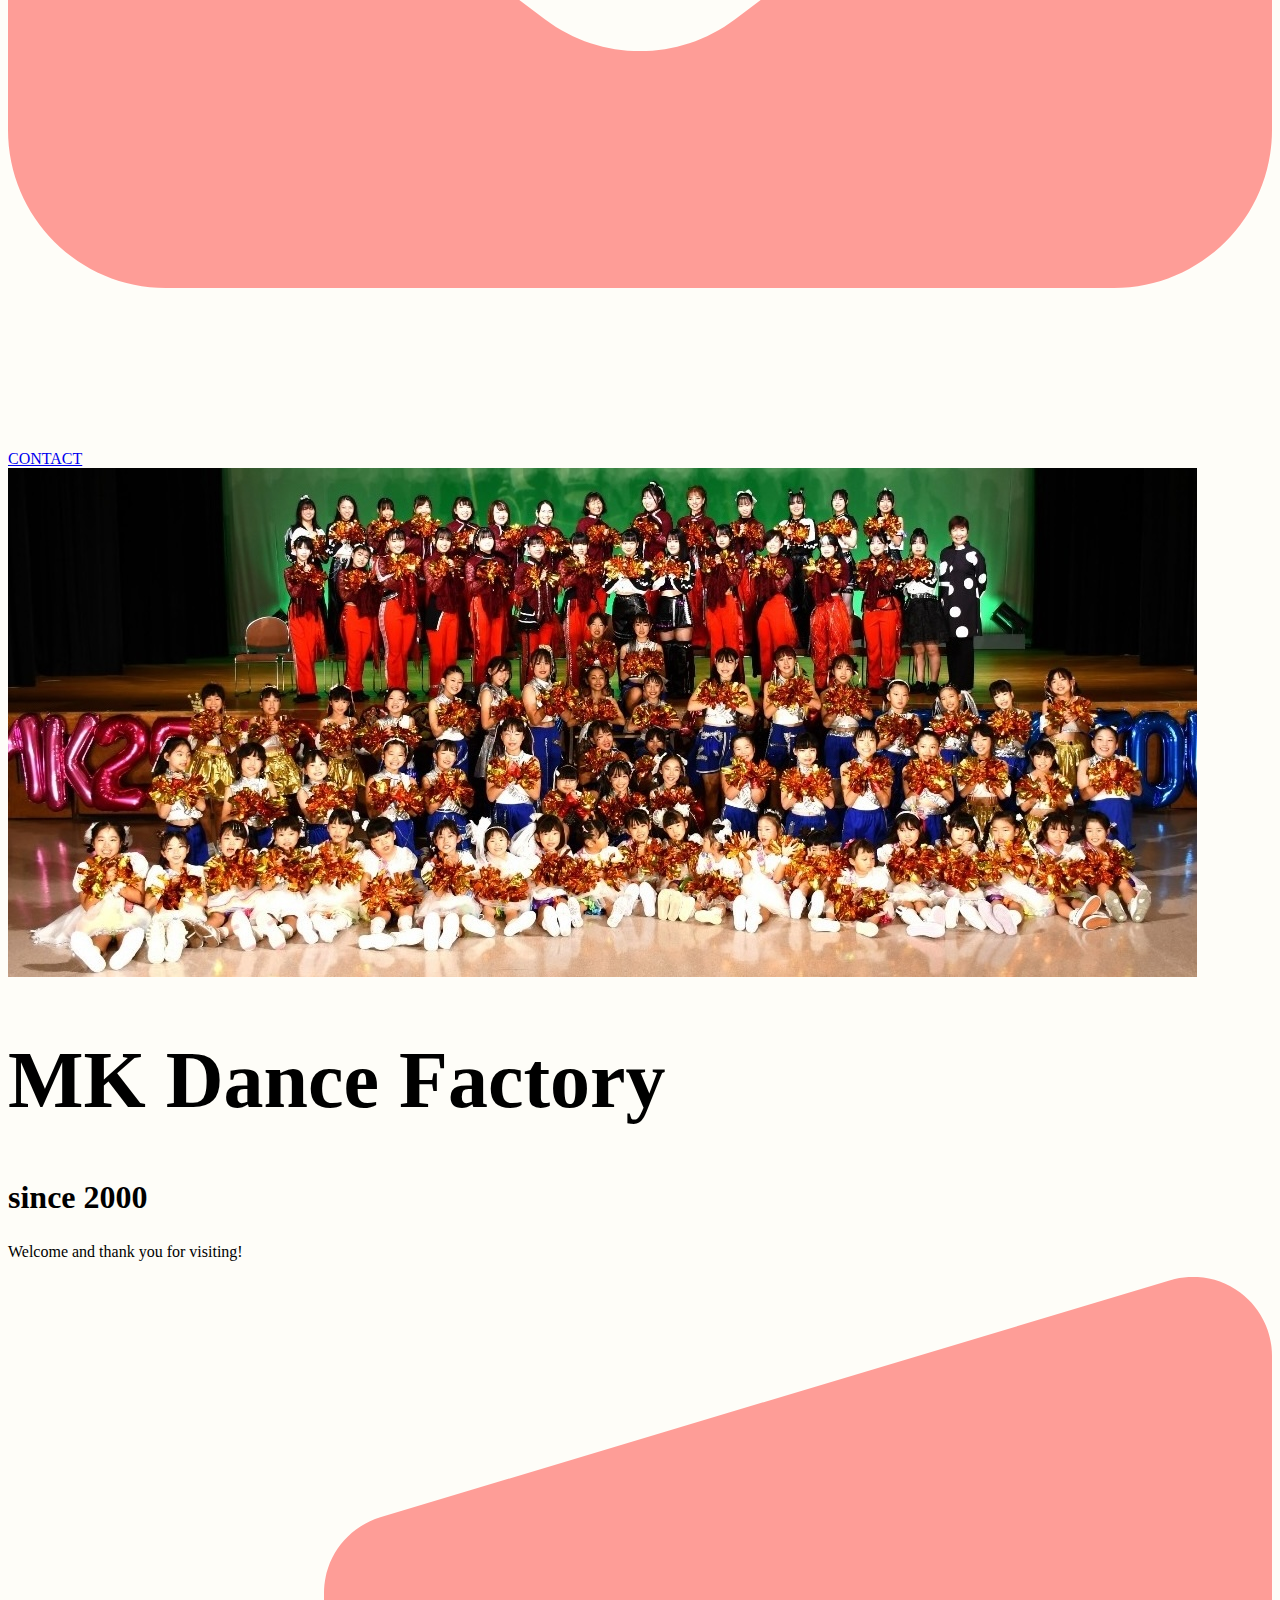
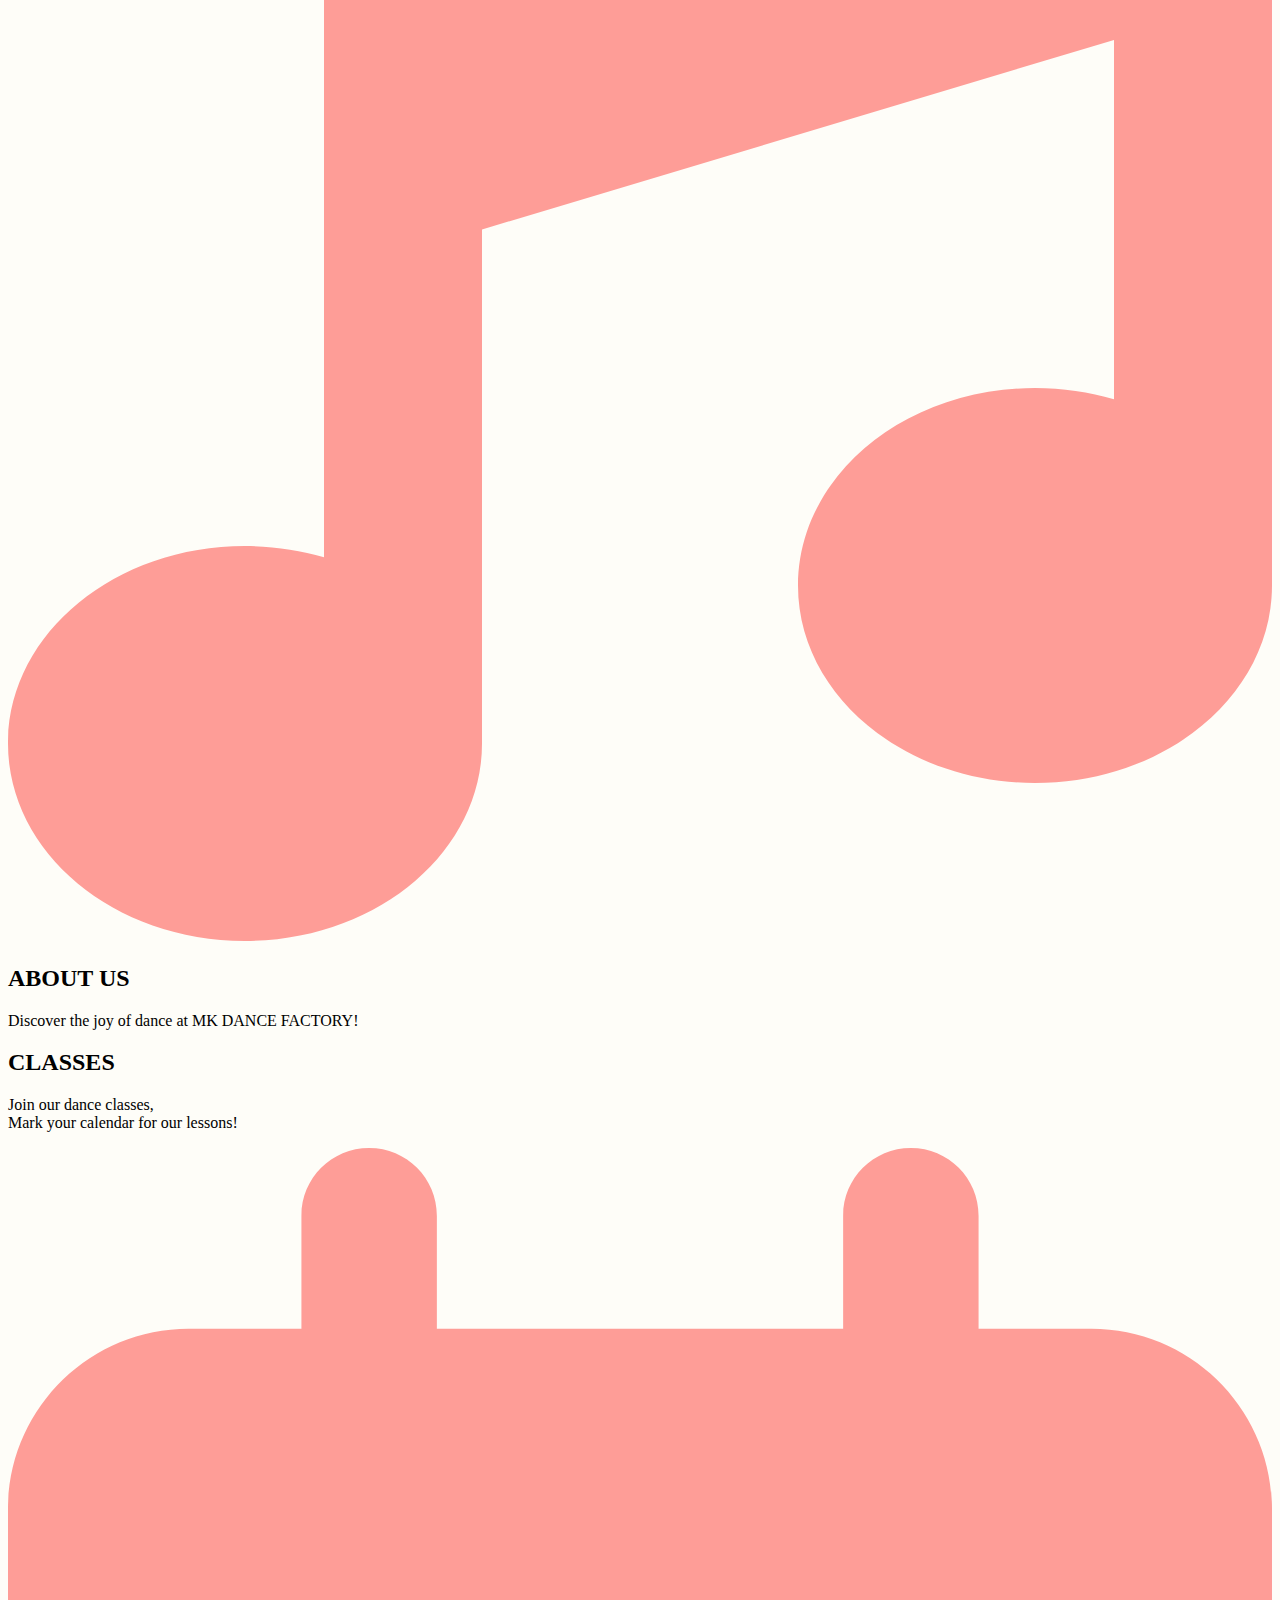
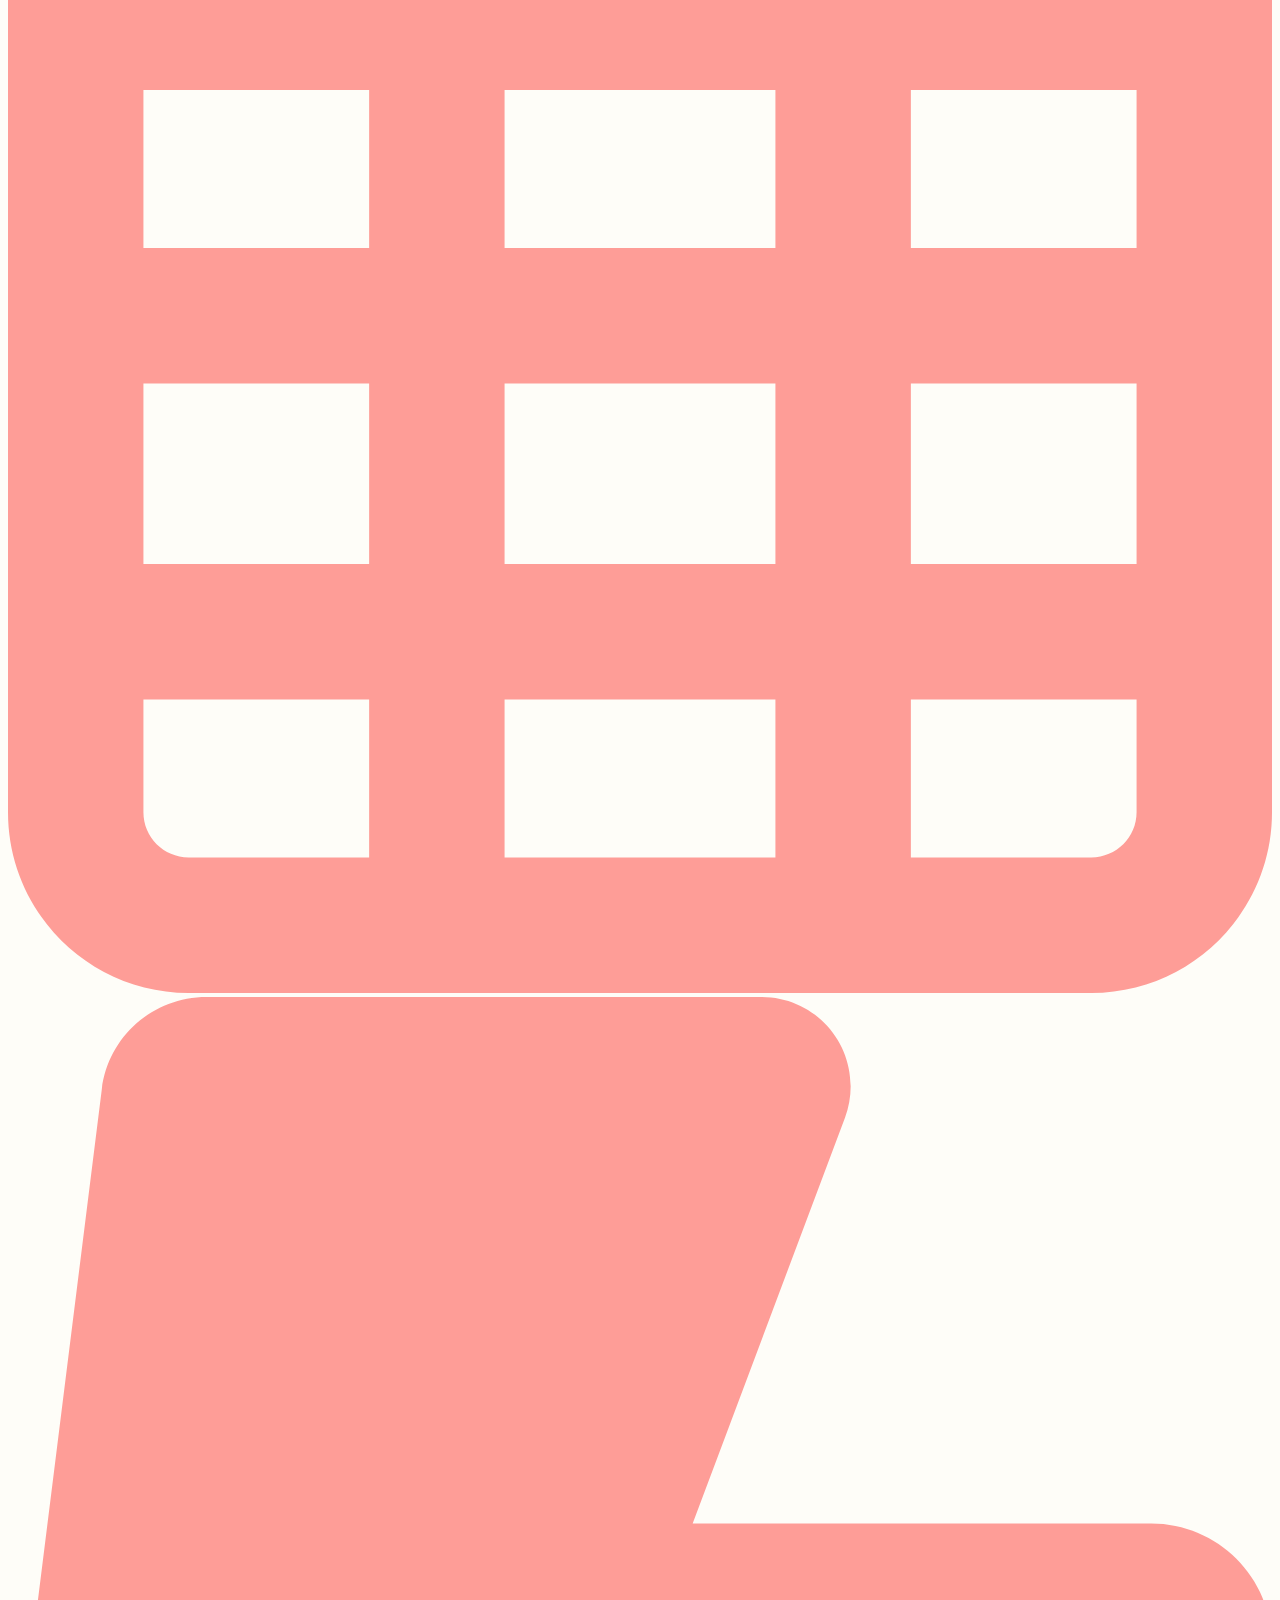
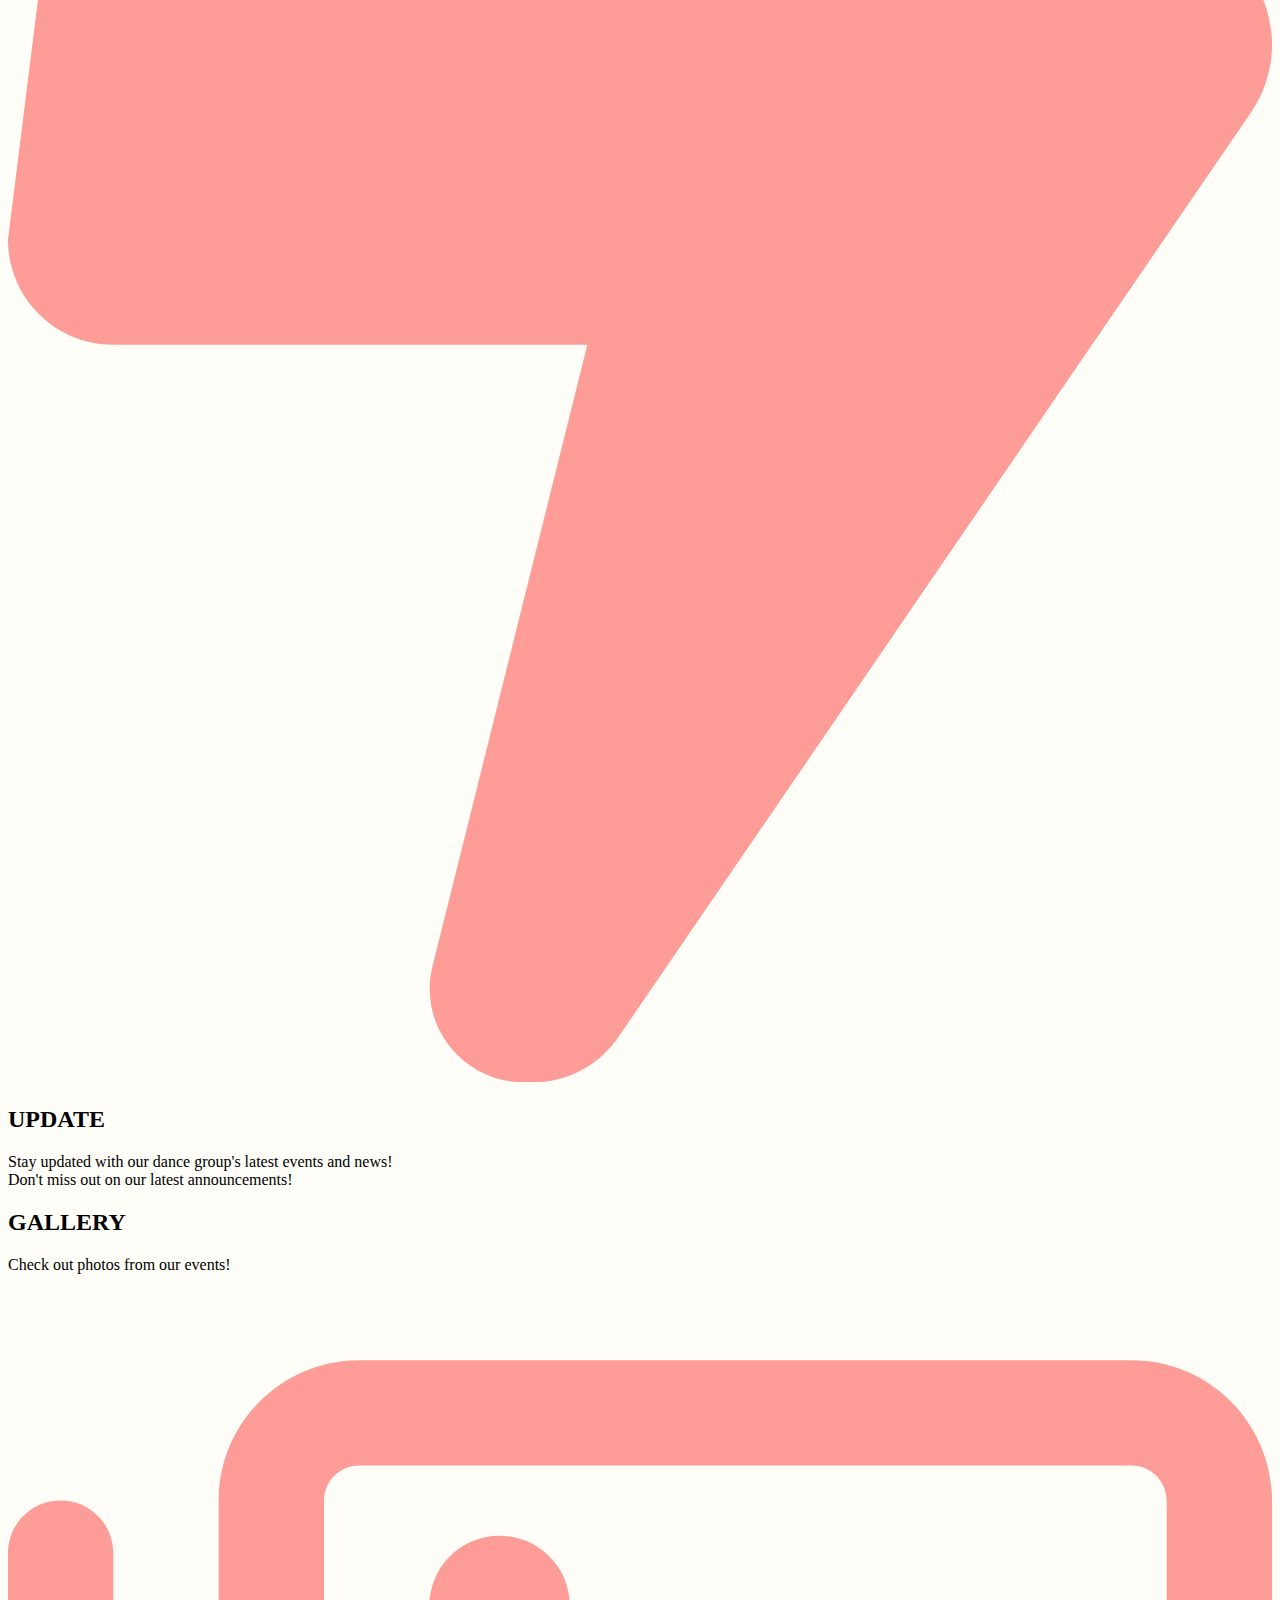
==== commit 7ca60c8e: "folder structure changed" ====
--- a/index.html
+++ b/index.html
@@ -3,7 +3,7 @@
 <head>
   <meta charset="UTF-8">
   <meta name="viewport" content="width=device-width, initial-scale=1.0">
-  <link rel="stylesheet" href="./main.css">
+  <link rel="stylesheet" href="./css/main.css">
   <link rel="preconnect" href="https://fonts.googleapis.com">
   <link rel="preconnect" href="https://fonts.gstatic.com" crossorigin>
   <link href="https://fonts.googleapis.com/css2?family=Merriweather:ital,wght@0,300;0,400;0,700;0,900;1,300;1,400;1,700;1,900&display=swap" rel="stylesheet">
@@ -59,7 +59,7 @@
       <p>Welcome and thank you for visiting!</p>
     </div>
 
-    <!-- navber in the body of the page -->
+    <!-- navber in the main of the page -->
     <nav aria-label="secondary">
       <div>
         <a href="./pages/about.html" id="lefticon">
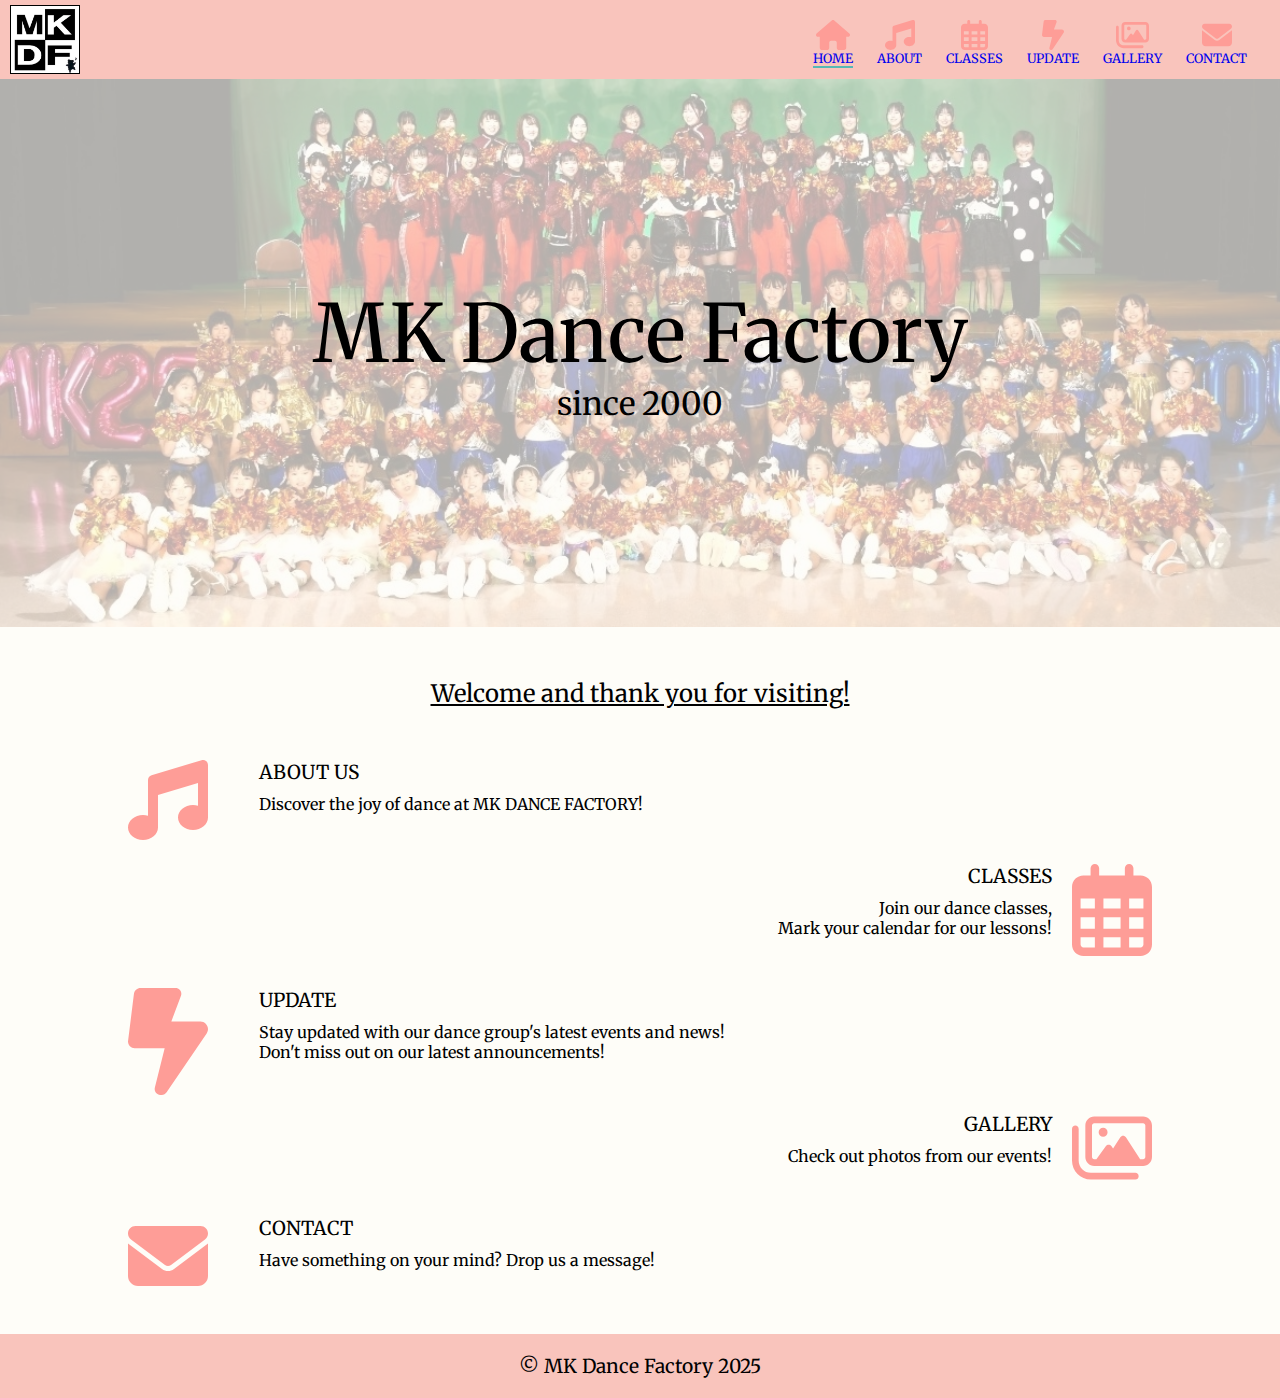
==== commit e05ef896: "float propaty modified" ====
--- a/index.html
+++ b/index.html
@@ -73,18 +73,16 @@
         </div>
       </div>
       <div class="class">
-        <div class="left">
-          <h2>
-            CLASSES
-          </h2>
-          <p>
-            Join our dance classes, 
-          <br>Mark your calendar for our lessons!
-          </p>
-        </div>
         <a href="./pages/class.html" id="righticon">
           <img src="./assets/icon/classes.svg">
         </a>
+        <h2>
+          CLASSES
+        </h2>
+          <p>
+          Join our dance classes, 
+          <br>Mark your calendar for our lessons!
+          </p>
       </div>
       <div>
         <a href="./pages/update.html" id="lefticon">
@@ -99,15 +97,13 @@
         </div>
       </div>
       <div class="gallery">
-        <div class="left">
-          <h2>GALLERY</h2>
-          <p>
-            Check out photos from our events!
-          </p>
-        </div>
         <a href="./pages/gallery.html" id="righticon">
           <img src="./assets/icon/gallery.svg">
         </a>
+        <h2>GALLERY</h2>
+        <p>
+          Check out photos from our events!
+        </p>
       </div>
       <div>
         <a href="./pages/contact.html" id="lefticon">
--- a/css/main.css
+++ b/css/main.css
@@ -0,0 +1,158 @@
+* {
+  box-sizing: border-box;
+  margin: 0;
+  padding: 0;
+  text-decoration: none;
+  list-style: none;
+  font-family: "Merriweather", serif;
+  font-weight: 400;
+  font-style: normal;
+}
+
+.prinav {
+  background-color: #f9c4bc;
+}
+
+#mklogo {
+  vertical-align: middle;
+  margin: 5px;
+  margin-left: 10px;
+  width: 70px;
+  border: 1px solid black;
+}
+
+#currentpage {
+  border-bottom: 2px solid #54b9b5;
+}
+
+.prinav {
+  display: inline-block;
+  vertical-align: top;
+  margin-right: 15px;
+  width: 100%;
+}
+
+.navcontent{
+  display: inline-block;
+  vertical-align: top;
+  margin-top: 20px;
+}
+
+.prinav div div {
+  display: inline-block;
+  font-size: 0.8em;
+  margin-left: 20px;
+}
+
+.prinav div div img {
+  display: block;
+  height: 30px;
+  margin: 0 auto;
+}
+
+.prinav div div:hover {
+  opacity: 0.7;
+}
+
+.navspacer {
+  display: inline-block;
+  /* Parent width - Logo width - Menu <div> width */
+  width: calc(100% - 100px - 480px);
+}
+
+.headphoto {
+  display: inline-block;
+  position: relative;
+  text-align: center;
+  vertical-align: top;
+  width: 100%;
+}
+
+.headphoto img {
+  width: 100%;
+  opacity: 0.3; /* 画像の透明度を調整 */
+}
+
+.header {
+  position: absolute;
+  top: 50%; /* 親要素のtop/leftから50％ */
+  left: 50%;
+  transform: translate(-50%,-50%);  /*センター寄せの修正*/
+  width: 100%;
+  text-align: center;
+  z-index: 2; /* 文字を最前面に表示 */
+}
+
+.header h1, .header h2 {
+  z-index: 3; /* 文字自体が最前面に来るように設定 */
+}
+
+main {
+  margin-left: 10%;
+  margin-right: 10%;
+}
+
+.welcome {
+  margin: 5%;
+  text-align: center;
+  font-size: x-large;
+  font-weight: bold 700;
+  text-decoration: underline;
+}
+
+main nav {
+  margin-top: 50px;
+  min-width: 730px;
+}
+
+main nav div {
+  margin-bottom: 50px;
+}
+
+main nav div img {
+  width: 80px;
+}
+
+main nav h2 {
+  font-size: larger;
+  margin-top: 15px;
+  margin-bottom: 10px;
+}
+
+#lefticon {
+  margin-right: 5%;
+  float: left;
+}
+
+#righticon {
+  margin-left: 5%;
+  float: right;
+}
+
+#lefticon:hover, #righticon:hover {
+  opacity: 0.7;
+}
+
+.class {
+  text-align: right;
+  /* Parent width - class content width - icon width */
+  margin-left: calc(100% - 300px - 100px);
+}
+
+.gallery {
+  text-align: right;
+  /* Parent width - gallery content width - icon width */
+  margin-left: calc(100% - 300px - 100px);
+}
+
+footer {
+  clear: both;
+  padding: 20px;
+  margin-top: 5%;
+  text-align: center;
+  background-color: #f9c4bc;
+}
+
+footer p {
+  font-size: 1.2em;
+}
